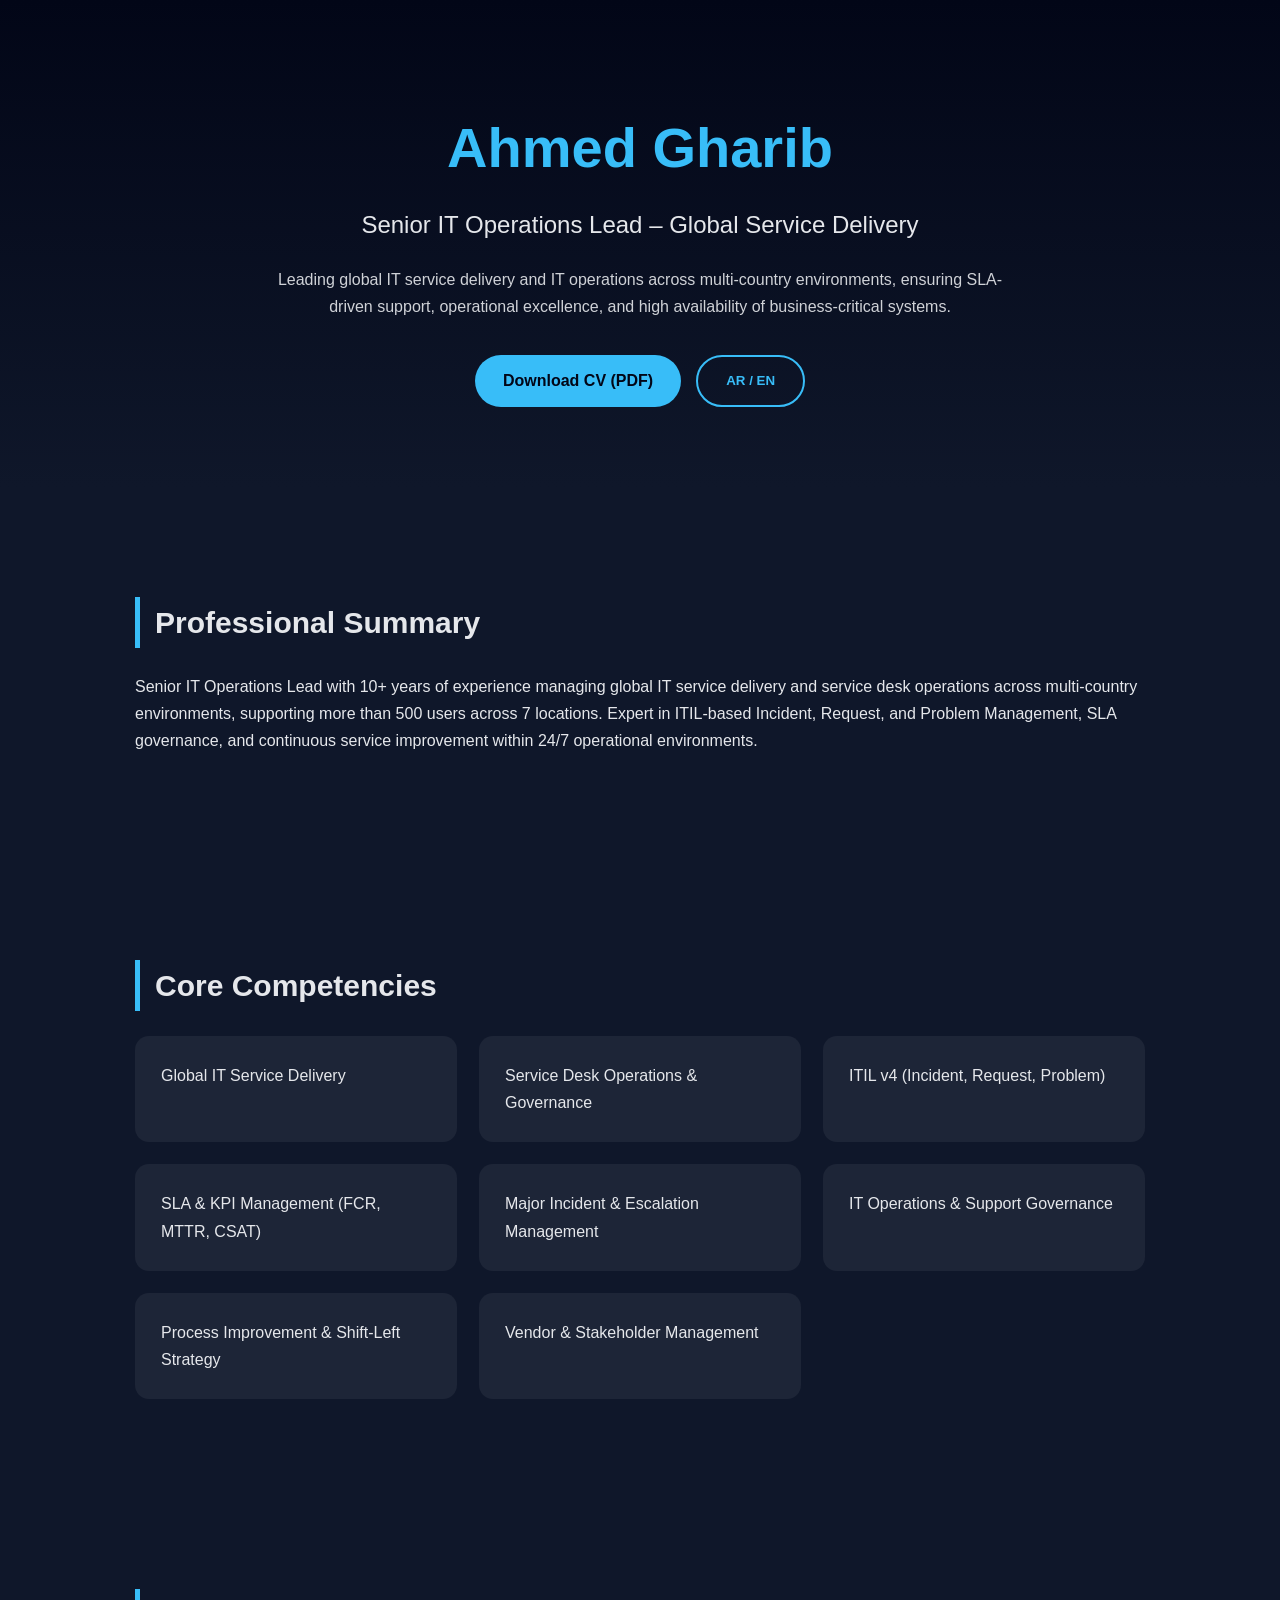
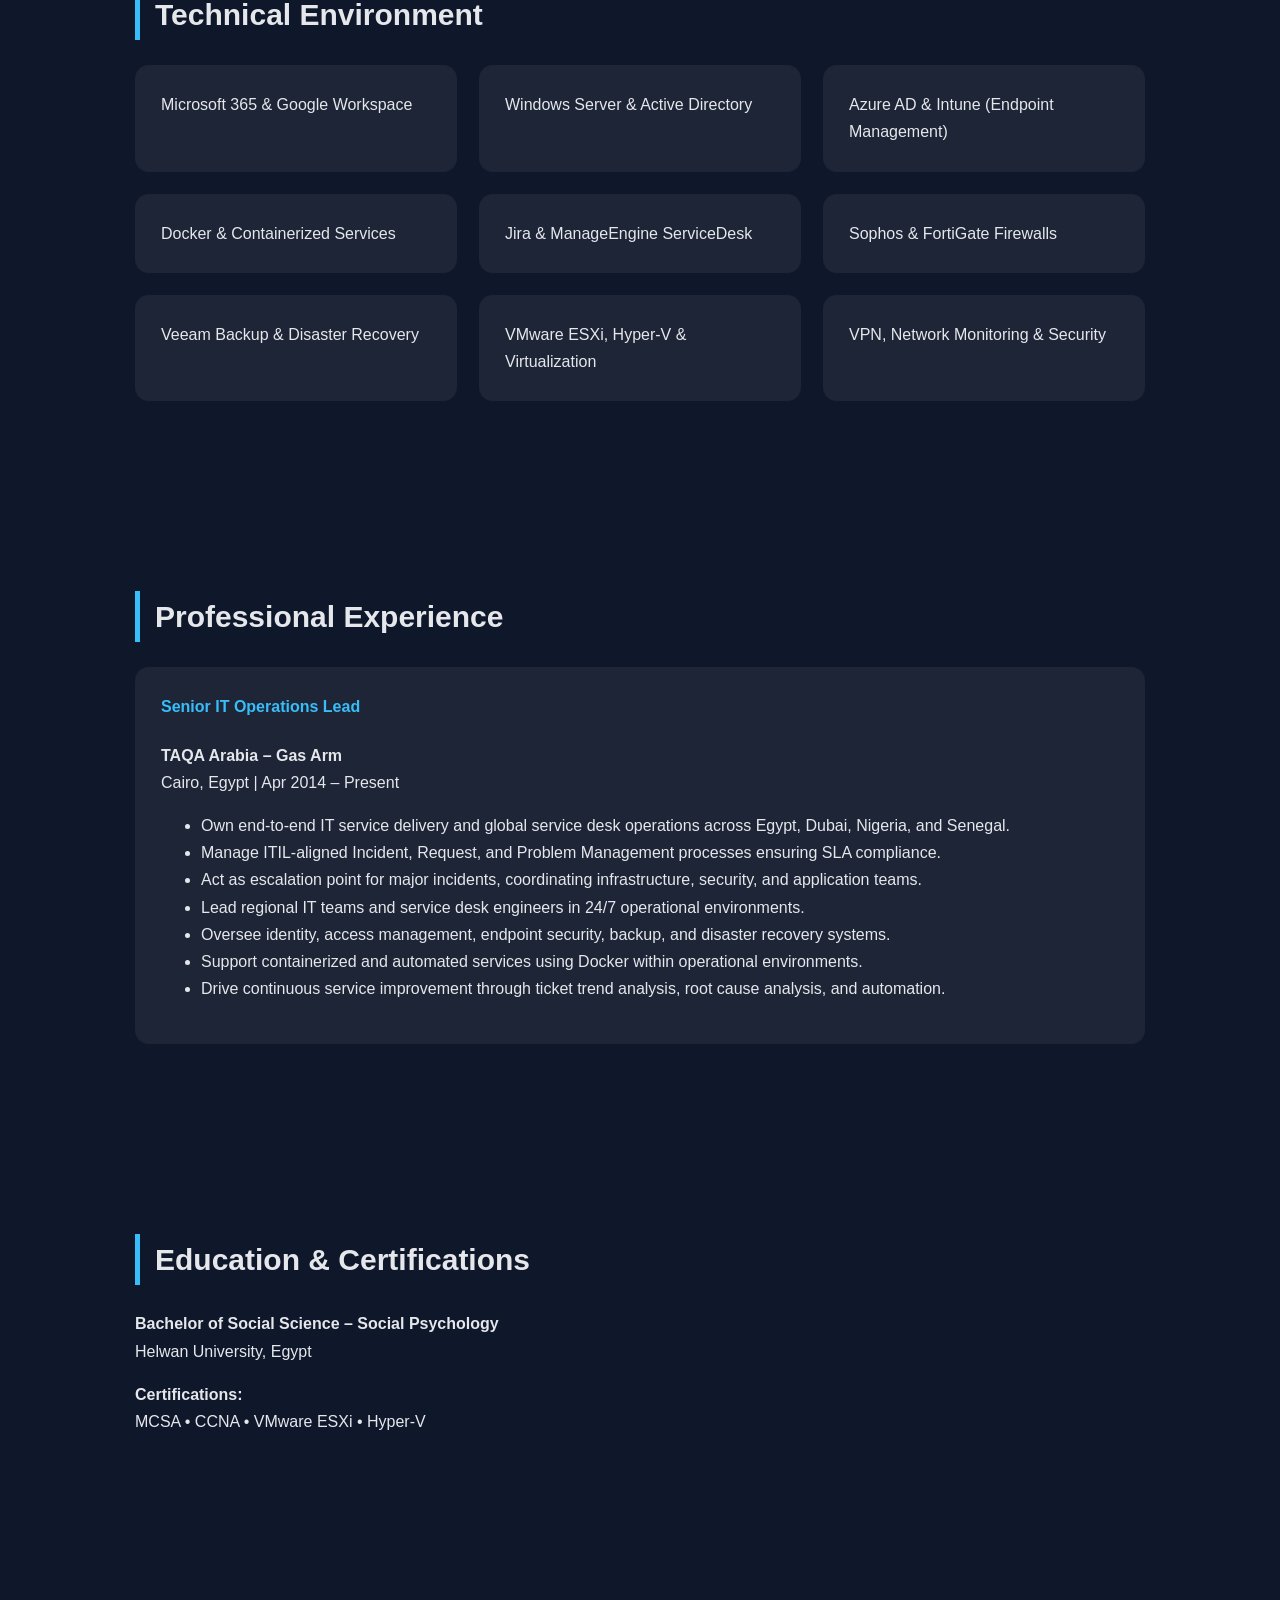
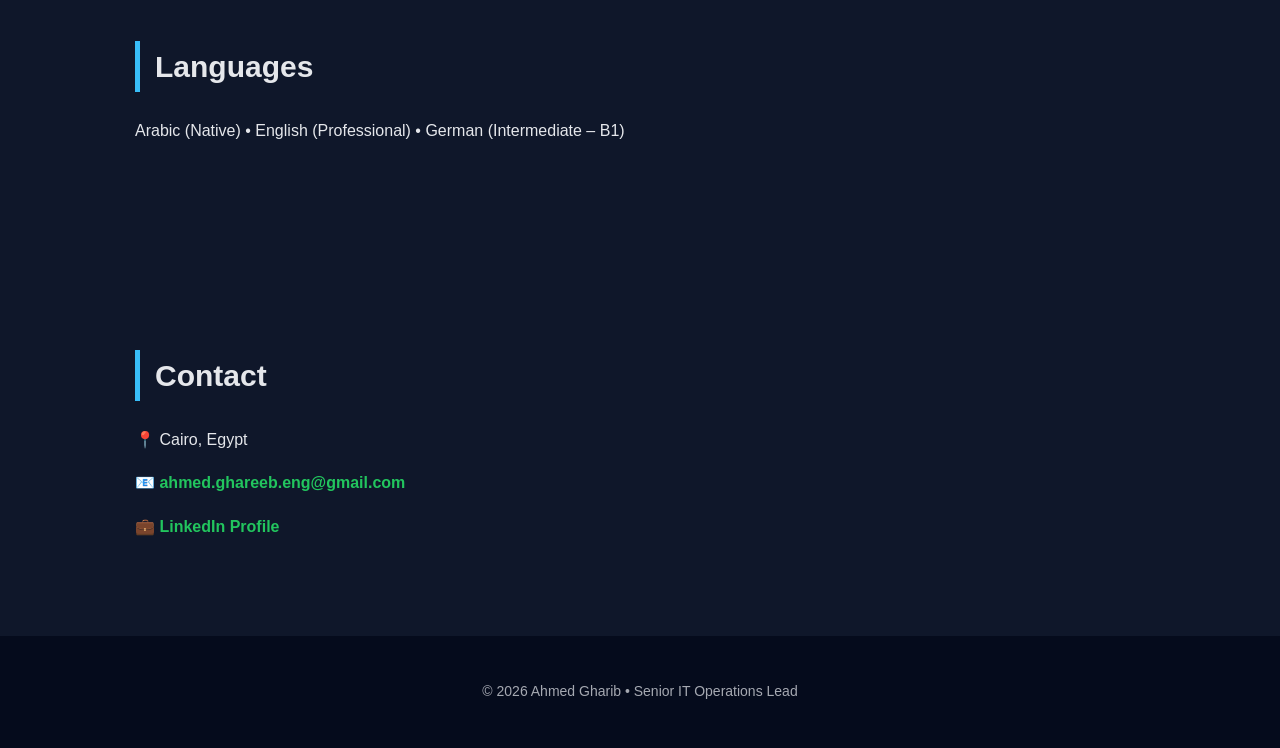
==== index.html @ d29960e0 "ana shatora 2" ====
<!DOCTYPE html>
<html lang="en">

<head>
  <meta charset="UTF-8">
  <title>Ahmed Gharib | Senior IT Operations Lead</title>
  <meta name="viewport" content="width=device-width, initial-scale=1.0">
  <link rel="stylesheet" href="style.css">
</head>

<body>

  <!-- HERO -->
  <section class="hero">
    <h1>Ahmed Gharib</h1>

    <h2 data-en>Senior IT Operations Lead – Global Service Delivery</h2>
    <h2 data-ar style="display:none">قائد عمليات تكنولوجيا المعلومات – تقديم الخدمات العالمية</h2>

    <p data-en>
      Leading global IT service delivery and IT operations across multi-country environments,
      ensuring SLA-driven support, operational excellence, and high availability of
      business-critical systems.
    </p>

    <p data-ar style="display:none">
      قيادة عمليات تكنولوجيا المعلومات وتقديم الخدمات التقنية عبر بيئات متعددة الدول،
      مع ضمان الالتزام باتفاقيات مستوى الخدمة، واستمرارية الأنظمة الحيوية للأعمال.
    </p>

    <div class="actions">
      <a href="AhmedGharib.pdf" class="btn" download>Download CV (PDF)</a>
      <button class="btn secondary" onclick="toggleLang()">AR / EN</button>
    </div>
  </section>

  <!-- SUMMARY -->
  <section class="section">
    <h3 data-en>Professional Summary</h3>
    <h3 data-ar style="display:none">الملخص المهني</h3>

    <p data-en>
      Senior IT Operations Lead with 10+ years of experience managing global IT service
      delivery and service desk operations across multi-country environments, supporting
      more than 500 users across 7 locations. Expert in ITIL-based Incident, Request, and
      Problem Management, SLA governance, and continuous service improvement within
      24/7 operational environments.
    </p>

    <p data-ar style="display:none">
      قائد عمليات تكنولوجيا معلومات بخبرة تزيد عن 10 سنوات في إدارة تقديم خدمات تكنولوجيا
      المعلومات ومكاتب الدعم الفني عبر بيئات متعددة الدول، ودعم أكثر من 500 مستخدم
      في 7 مواقع، مع خبرة عميقة في ITIL وإدارة الحوادث والطلبات والمشكلات.
    </p>
  </section>

  <!-- CORE COMPETENCIES -->
  <section class="section">
    <h3 data-en>Core Competencies</h3>
    <h3 data-ar style="display:none">المهارات الأساسية</h3>

    <div class="grid">
      <div class="card">Global IT Service Delivery</div>
      <div class="card">Service Desk Operations & Governance</div>
      <div class="card">ITIL v4 (Incident, Request, Problem)</div>
      <div class="card">SLA & KPI Management (FCR, MTTR, CSAT)</div>
      <div class="card">Major Incident & Escalation Management</div>
      <div class="card">IT Operations & Support Governance</div>
      <div class="card">Process Improvement & Shift-Left Strategy</div>
      <div class="card">Vendor & Stakeholder Management</div>
    </div>
  </section>

  <!-- TECHNICAL ENVIRONMENT -->
  <section class="section">
    <h3 data-en>Technical Environment</h3>
    <h3 data-ar style="display:none">البيئة التقنية</h3>

    <div class="grid">
      <div class="card">Microsoft 365 & Google Workspace</div>
      <div class="card">Windows Server & Active Directory</div>
      <div class="card">Azure AD & Intune (Endpoint Management)</div>
      <div class="card">Docker & Containerized Services</div>
      <div class="card">Jira & ManageEngine ServiceDesk</div>
      <div class="card">Sophos & FortiGate Firewalls</div>
      <div class="card">Veeam Backup & Disaster Recovery</div>
      <div class="card">VMware ESXi, Hyper-V & Virtualization</div>
      <div class="card">VPN, Network Monitoring & Security</div>
    </div>
  </section>

  <!-- EXPERIENCE -->
  <section class="section">
    <h3 data-en>Professional Experience</h3>
    <h3 data-ar style="display:none">الخبرة العملية</h3>

    <div class="card project">
      <h4>Senior IT Operations Lead</h4>
      <p><strong>TAQA Arabia – Gas Arm</strong><br>
        Cairo, Egypt | Apr 2014 – Present</p>

      <ul data-en>
        <li>Own end-to-end IT service delivery and global service desk operations across Egypt, Dubai, Nigeria, and
          Senegal.</li>
        <li>Manage ITIL-aligned Incident, Request, and Problem Management processes ensuring SLA compliance.</li>
        <li>Act as escalation point for major incidents, coordinating infrastructure, security, and application teams.
        </li>
        <li>Lead regional IT teams and service desk engineers in 24/7 operational environments.</li>
        <li>Oversee identity, access management, endpoint security, backup, and disaster recovery systems.</li>
        <li>Support containerized and automated services using Docker within operational environments.</li>
        <li>Drive continuous service improvement through ticket trend analysis, root cause analysis, and automation.
        </li>
      </ul>

      <ul data-ar style="display:none">
        <li>إدارة تقديم خدمات تكنولوجيا المعلومات ومكاتب الدعم الفني عبر مصر ودبي ونيجيريا والسنغال.</li>
        <li>تطبيق عمليات ITIL لإدارة الحوادث والطلبات والمشكلات وضمان الالتزام باتفاقيات مستوى الخدمة.</li>
        <li>العمل كنقطة تصعيد للحوادث الكبرى والتنسيق بين فرق البنية التحتية والأمن والتطبيقات.</li>
        <li>قيادة فرق تقنية إقليمية تعمل في بيئات تشغيل على مدار الساعة.</li>
        <li>الإشراف على أنظمة الهوية والصلاحيات وأمن الأجهزة والنسخ الاحتياطي والتعافي من الكوارث.</li>
        <li>دعم الخدمات المؤتمتة والمبنية على الحاويات باستخدام Docker.</li>
      </ul>
    </div>
  </section>

  <!-- EDUCATION & CERTIFICATIONS -->
  <section class="section">
    <h3 data-en>Education & Certifications</h3>
    <h3 data-ar style="display:none">التعليم والشهادات</h3>

    <p>
      <strong>Bachelor of Social Science – Social Psychology</strong><br>
      Helwan University, Egypt
    </p>

    <p>
      <strong>Certifications:</strong><br>
      MCSA • CCNA • VMware ESXi • Hyper-V
    </p>
  </section>

  <!-- LANGUAGES -->
  <section class="section">
    <h3 data-en>Languages</h3>
    <h3 data-ar style="display:none">اللغات</h3>

    <p>
      Arabic (Native) • English (Professional) • German (Intermediate – B1)
    </p>
  </section>

  <!-- CONTACT -->
  <section class="section contact">
    <h3 data-en>Contact</h3>
    <h3 data-ar style="display:none">التواصل</h3>

    <p>📍 Cairo, Egypt</p>
    <p>📧 <a href="mailto:ahmed.ghareeb.eng@gmail.com">ahmed.ghareeb.eng@gmail.com</a></p>
    <p>💼 <a href="https://www.linkedin.com/in/ahmedgharibeng/" target="_blank">LinkedIn Profile</a></p>
  </section>

  <footer>
    <p>© 2026 Ahmed Gharib • Senior IT Operations Lead</p>
  </footer>

  <script src="script.js"></script>
</body>

</html>
---- style.css ----
* {
  box-sizing: border-box;
}

body {
  margin: 0;
  font-family: "Segoe UI", Tahoma, sans-serif;
  background: #0f172a;
  color: #e5e7eb;
  line-height: 1.7;
}

/* HERO */
.hero {
  text-align: center;
  padding: 100px 20px 80px;
  background: linear-gradient(180deg, #020617, #0f172a);
}

.hero h1 {
  font-size: 56px;
  margin: 0;
  color: #38bdf8;
}

.hero h2 {
  font-weight: 400;
  margin: 10px 0;
}

.hero p {
  max-width: 750px;
  margin: 20px auto 0;
  opacity: 0.9;
}

/* ACTIONS */
.actions {
  margin-top: 35px;
  display: flex;
  gap: 15px;
  justify-content: center;
  flex-wrap: wrap;
}

.btn {
  padding: 12px 28px;
  border-radius: 30px;
  background: #38bdf8;
  color: #020617;
  text-decoration: none;
  font-weight: 600;
  border: none;
  cursor: pointer;
}

.btn.secondary {
  background: transparent;
  color: #38bdf8;
  border: 2px solid #38bdf8;
}

/* SECTIONS */
.section {
  max-width: 1050px;
  margin: auto;
  padding: 80px 20px;
  animation: fadeUp 0.7s ease;
}

h3 {
  font-size: 30px;
  margin-bottom: 25px;
  border-left: 5px solid #38bdf8;
  padding-left: 15px;
}

/* GRID & CARDS */
.grid {
  display: grid;
  grid-template-columns: repeat(auto-fit, minmax(240px, 1fr));
  gap: 22px;
}

.card {
  background: rgba(255, 255, 255, 0.06);
  padding: 26px;
  border-radius: 14px;
  transition:
    transform 0.3s ease,
    box-shadow 0.3s ease;
}

.card:hover {
  transform: translateY(-6px);
  box-shadow: 0 12px 30px rgba(56, 189, 248, 0.2);
}

.project h4 {
  margin-top: 0;
  color: #38bdf8;
}

/* CONTACT */
.contact a {
  color: #22c55e;
  font-weight: 600;
  text-decoration: none;
}

/* FOOTER */
footer {
  text-align: center;
  padding: 30px;
  background: #020617;
  font-size: 14px;
  opacity: 0.7;
}

/* ANIMATION */
@keyframes fadeUp {
  from {
    opacity: 0;
    transform: translateY(18px);
  }
  to {
    opacity: 1;
    transform: translateY(0);
  }
}
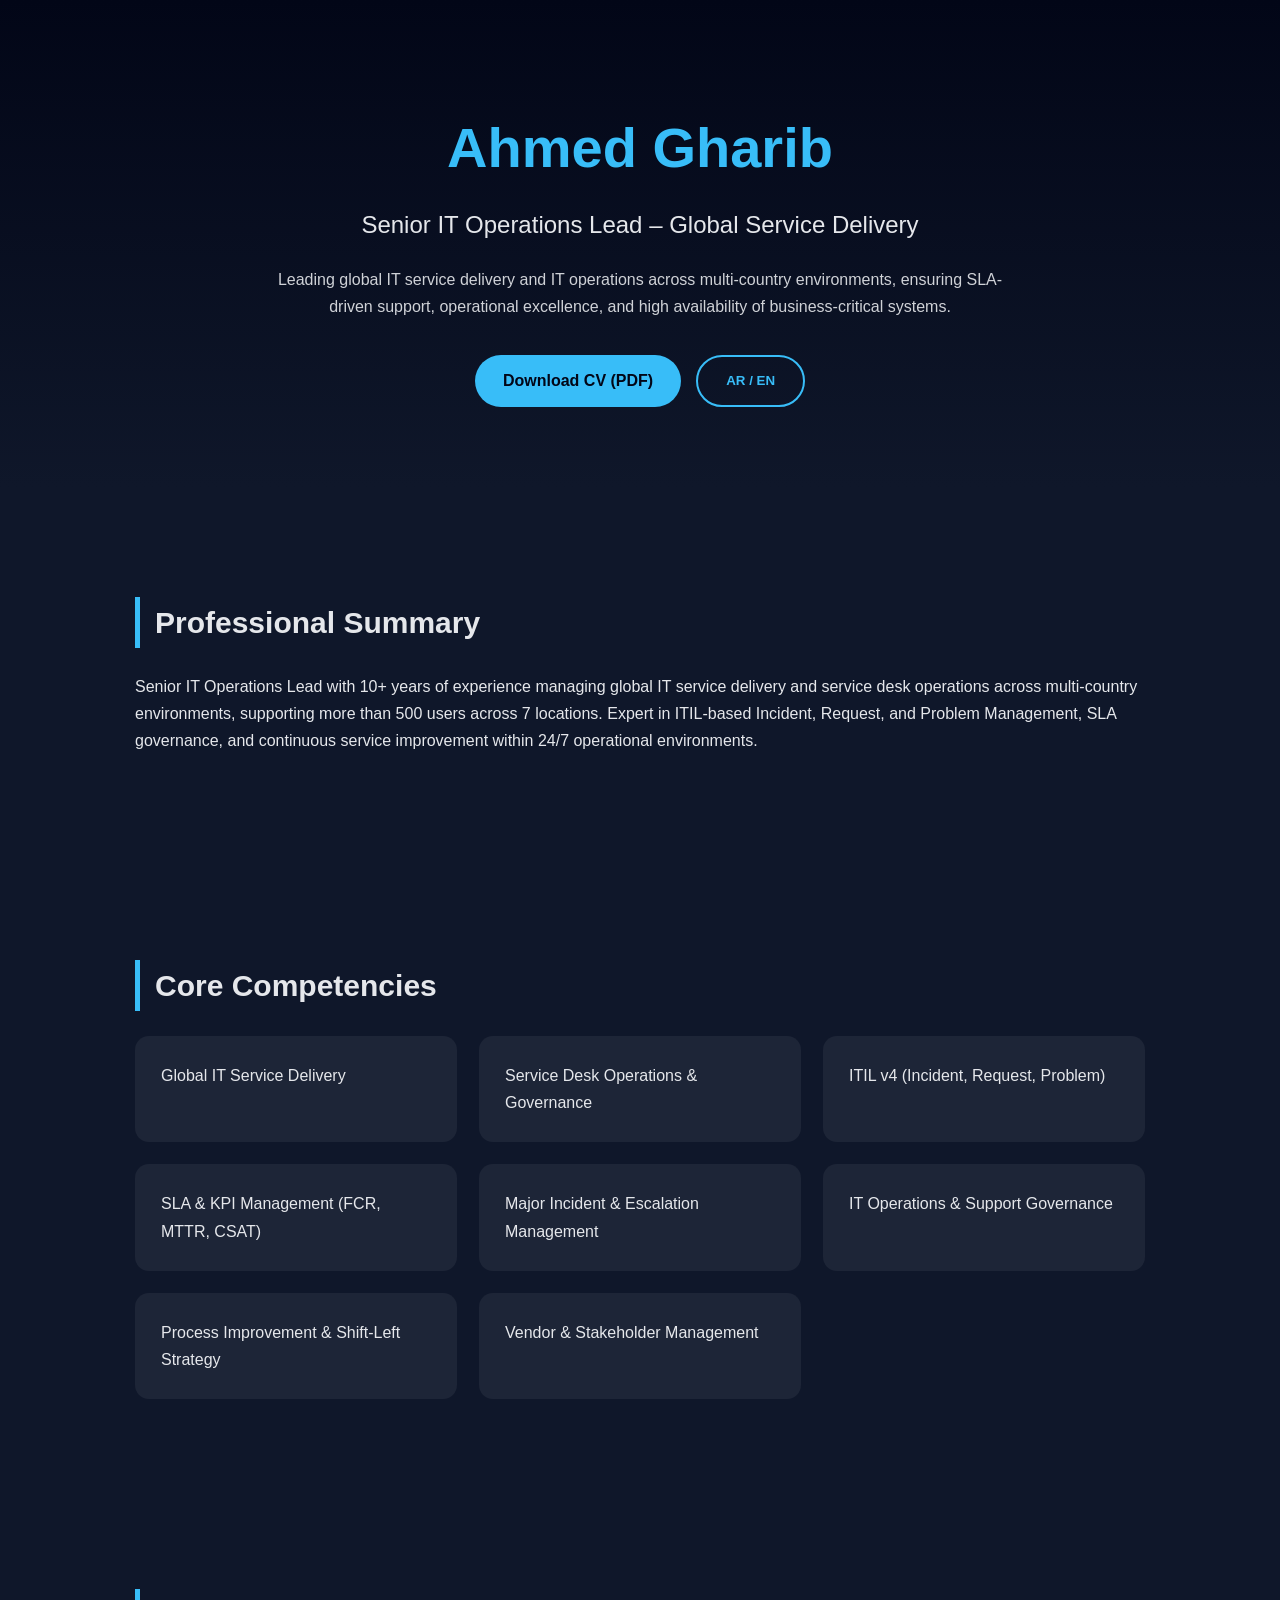
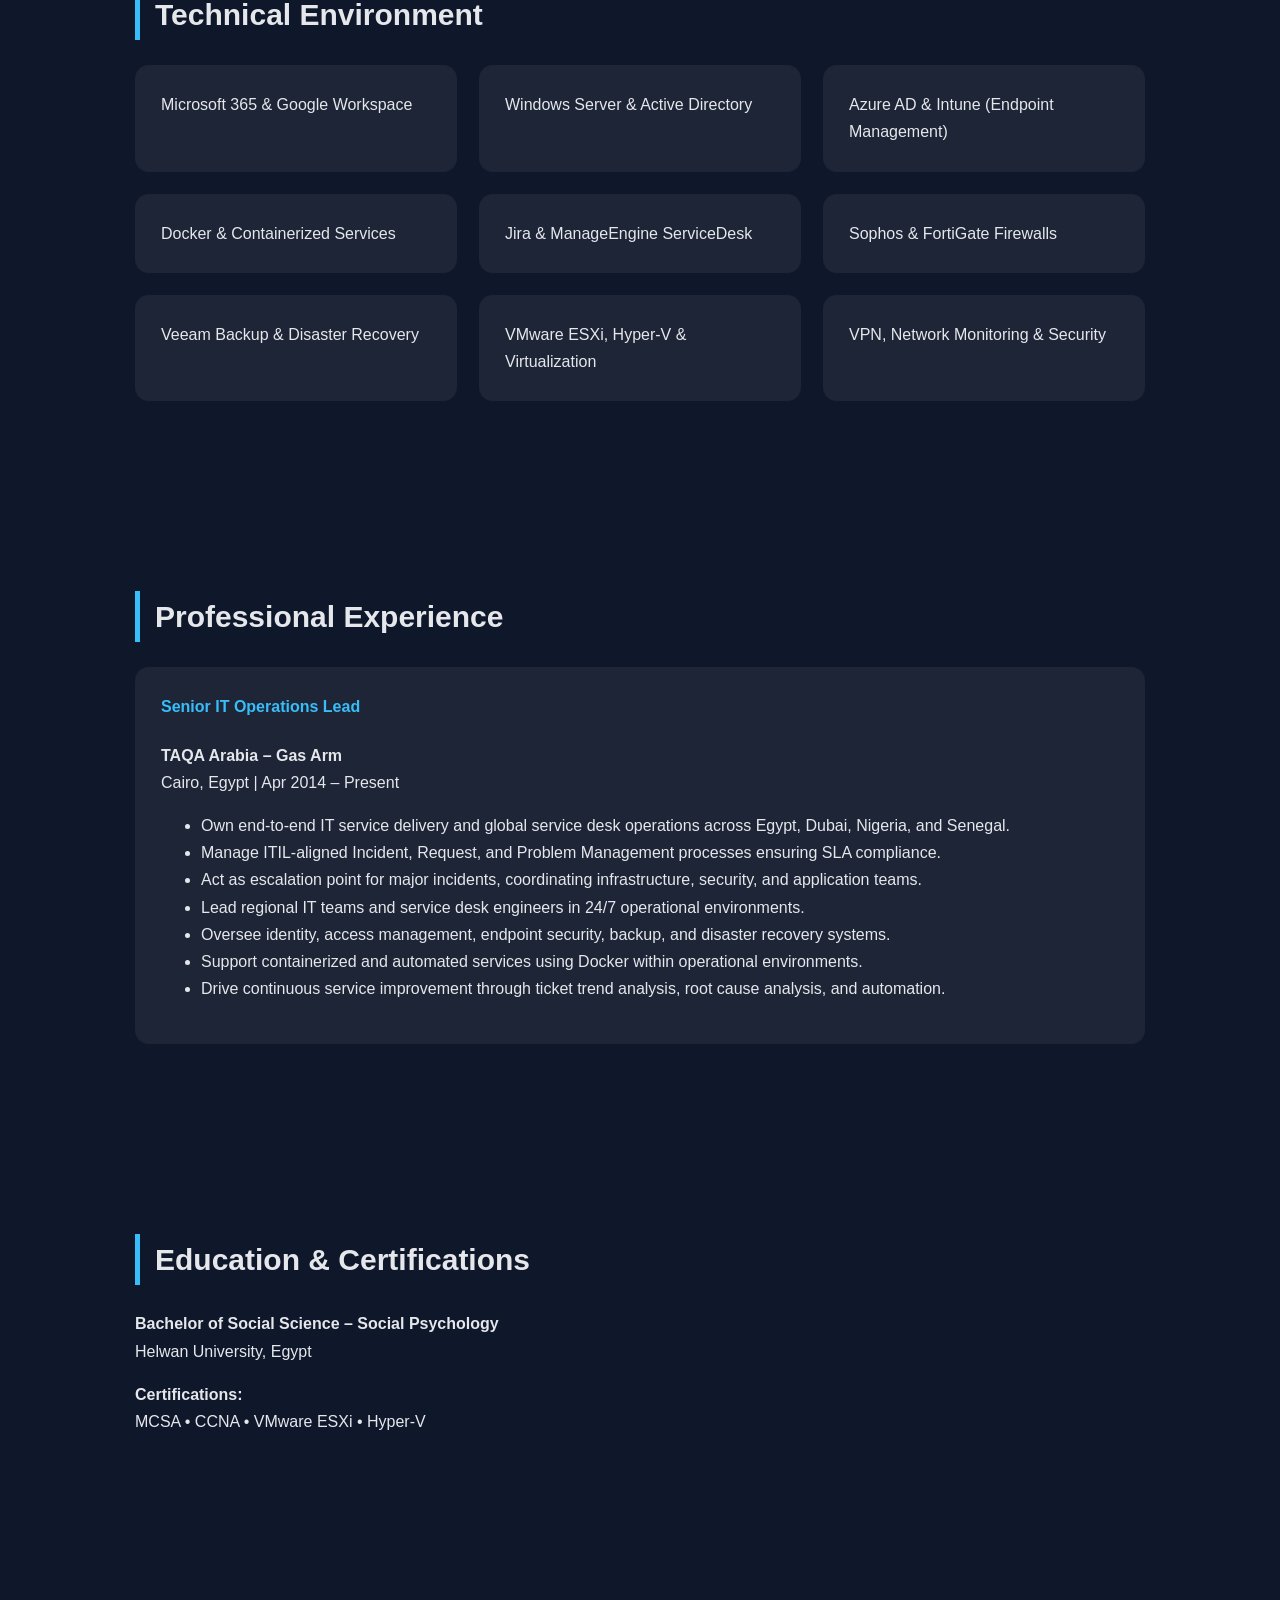
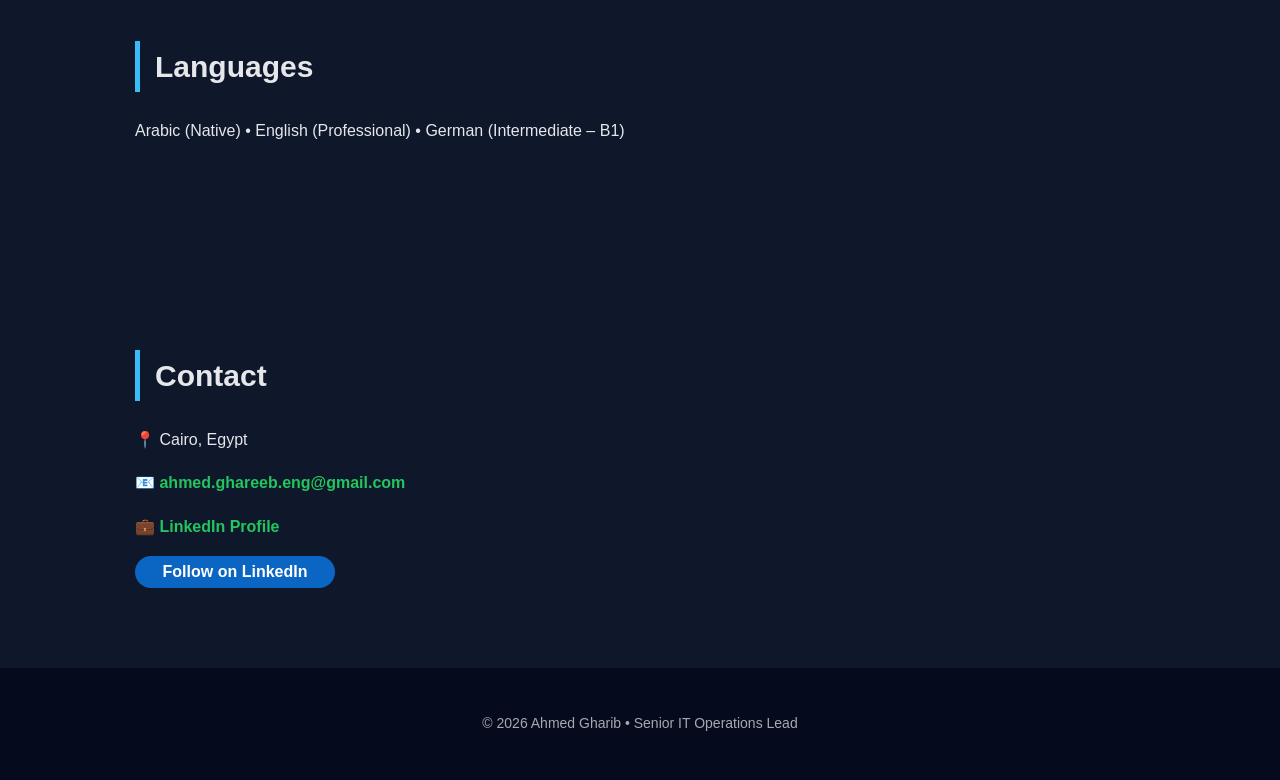
==== commit e6453098: "جرب" ====
--- a/index.html
+++ b/index.html
@@ -157,6 +157,27 @@
     <p>📍 Cairo, Egypt</p>
     <p>📧 <a href="mailto:ahmed.ghareeb.eng@gmail.com">ahmed.ghareeb.eng@gmail.com</a></p>
     <p>💼 <a href="https://www.linkedin.com/in/ahmedgharibeng/" target="_blank">LinkedIn Profile</a></p>
+
+    <style>
+      .libutton {
+        display: flex;
+        flex-direction: column;
+        justify-content: center;
+        padding: 7px;
+        text-align: center;
+        outline: none;
+        text-decoration: none !important;
+        color: #ffffff !important;
+        width: 200px;
+        height: 32px;
+        border-radius: 16px;
+        background-color: #0A66C2;
+        font-family: "SF Pro Text", Helvetica, sans-serif;
+      }
+    </style>
+    <a class="libutton"
+      href="https://www.linkedin.com/comm/mynetwork/discovery-see-all?usecase=PEOPLE_FOLLOWS&followMember=ahmedgharibeng"
+      target="_blank">Follow on LinkedIn</a>
   </section>
 
   <footer>
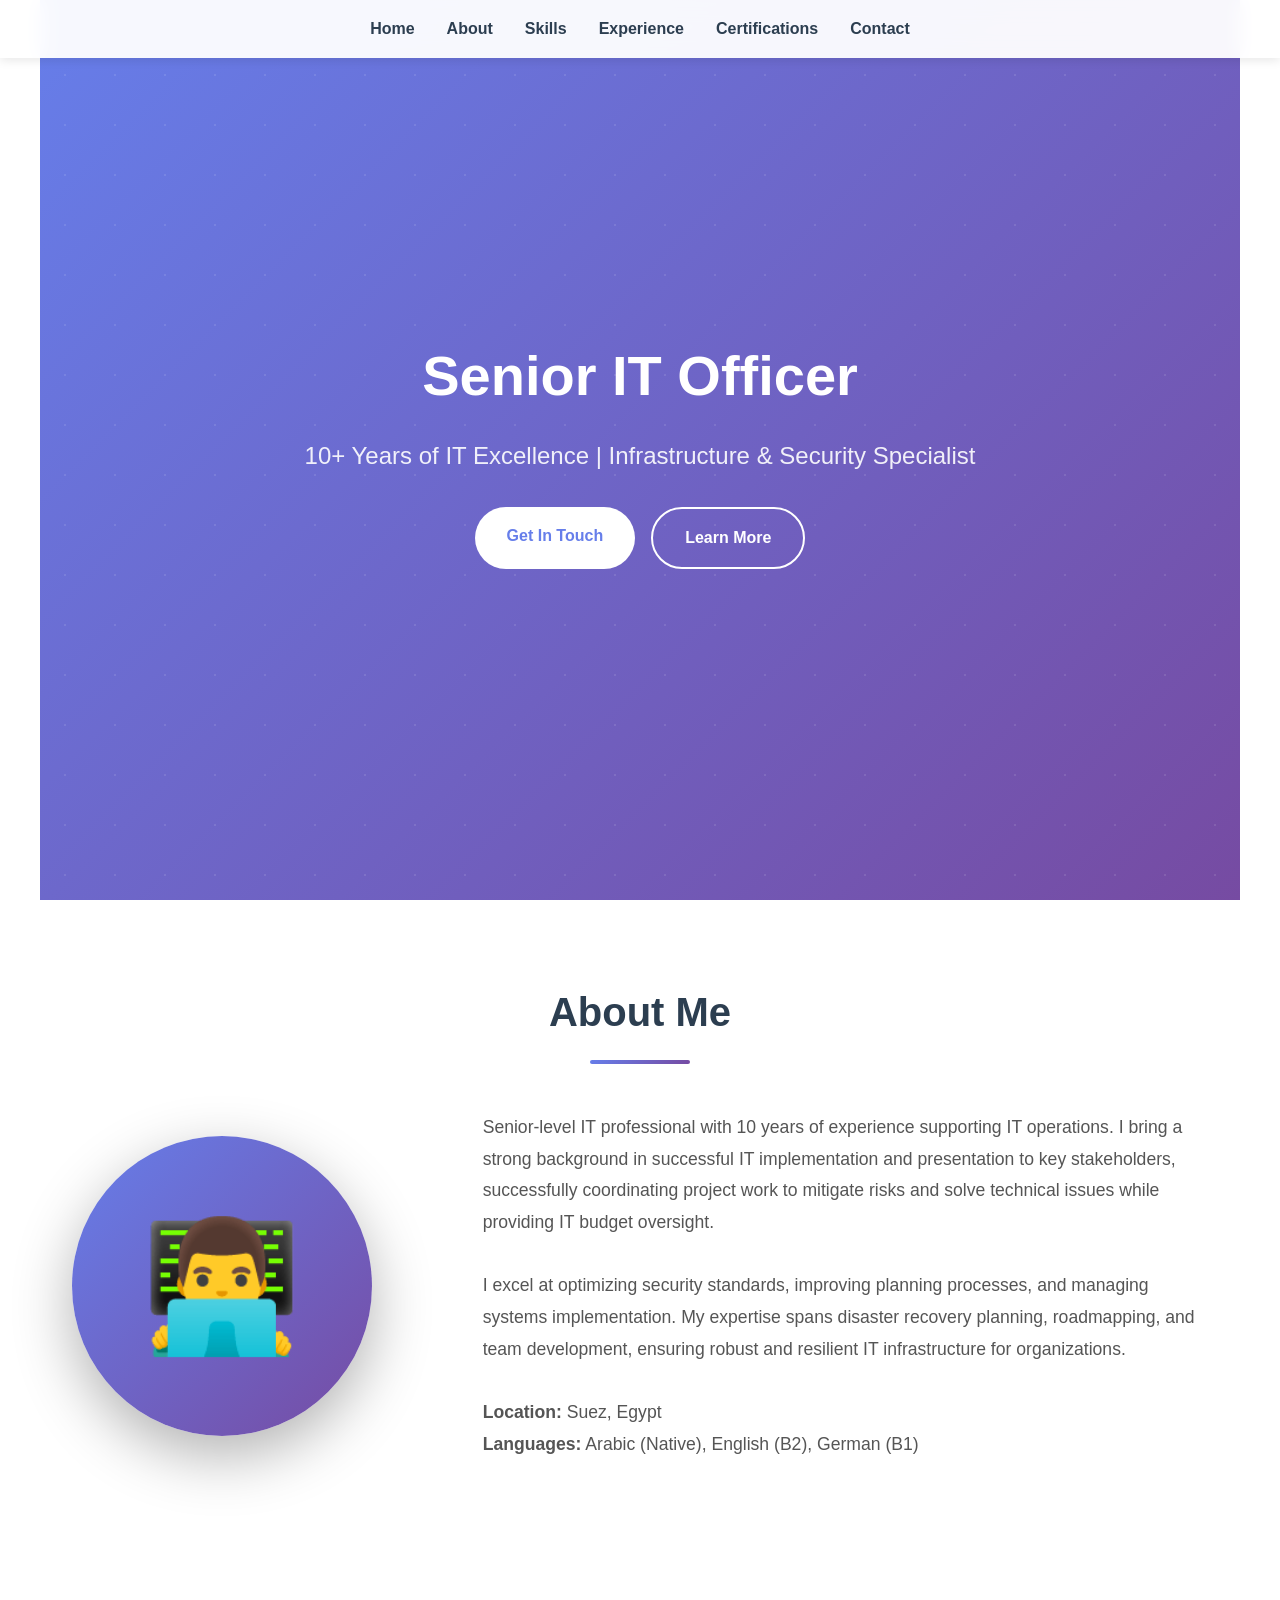
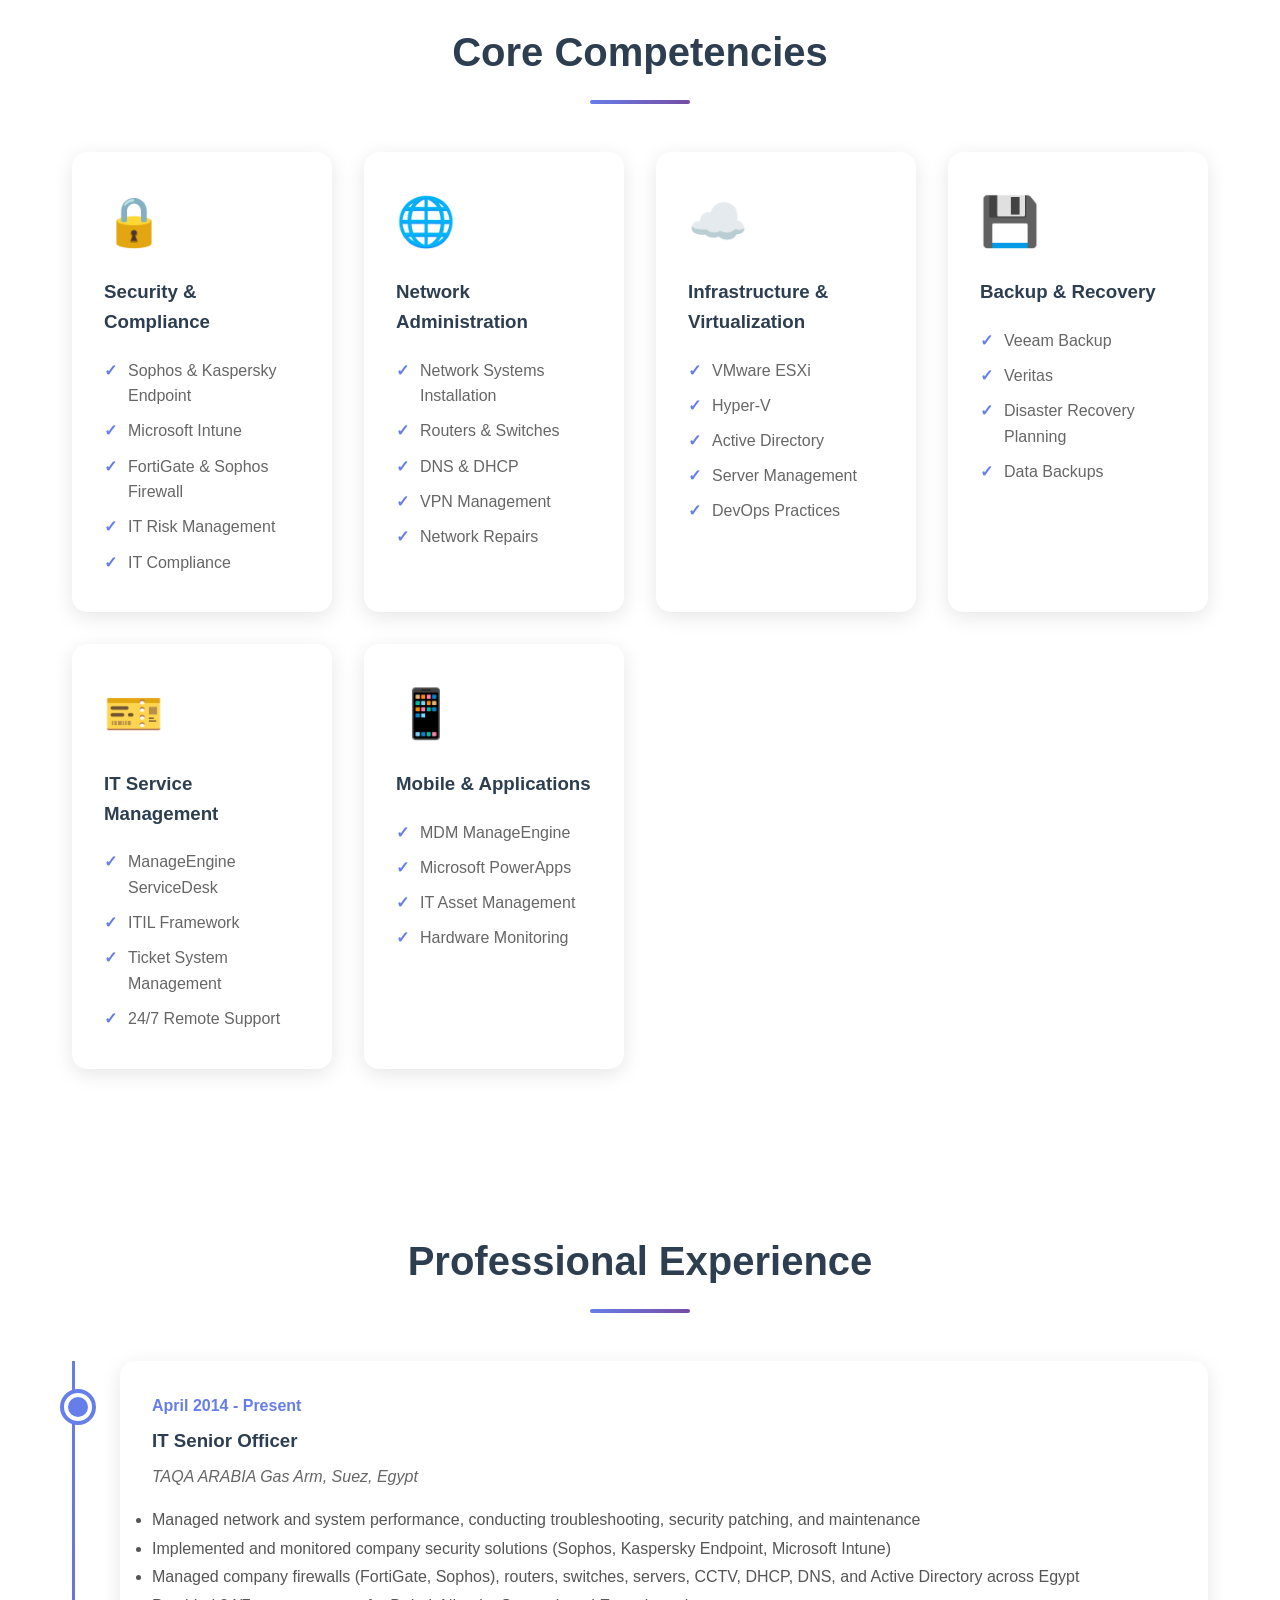
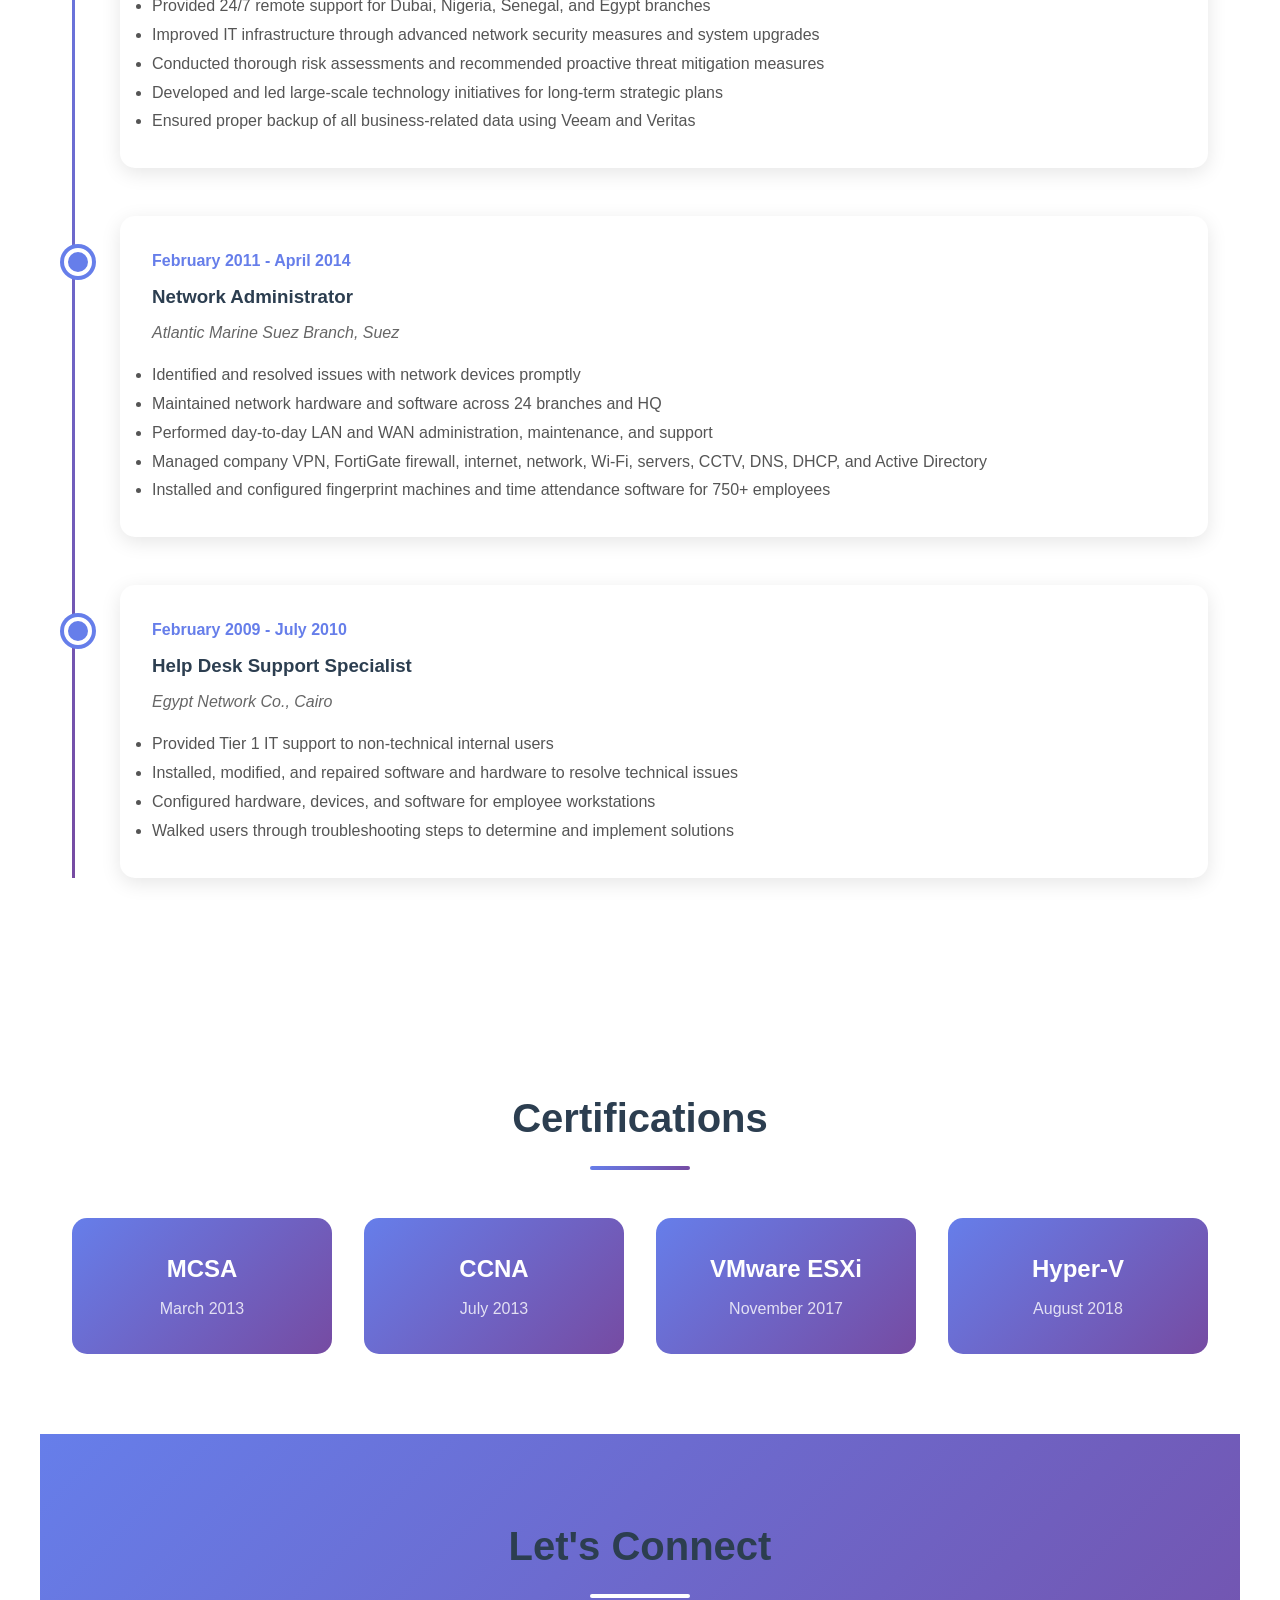
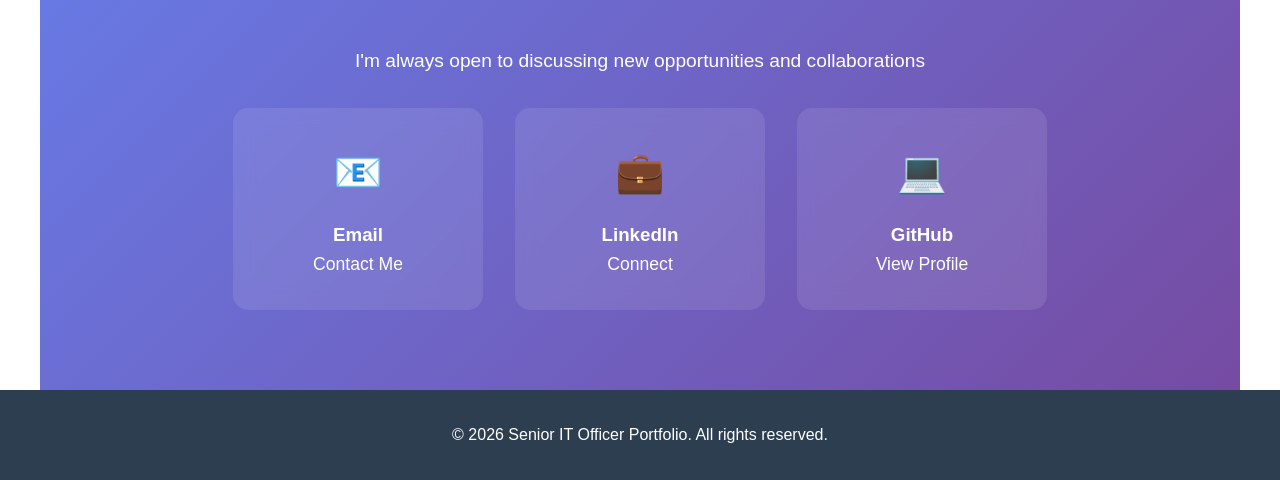
==== commit 15d4ed41: "a new one" ====
--- a/index.html
+++ b/index.html
@@ -3,188 +3,704 @@
 
 <head>
   <meta charset="UTF-8">
-  <title>Ahmed Gharib | Senior IT Operations Lead</title>
   <meta name="viewport" content="width=device-width, initial-scale=1.0">
-  <link rel="stylesheet" href="style.css">
+  <title>IT Portfolio | Senior IT Officer</title>
+  <style>
+    * {
+      margin: 0;
+      padding: 0;
+      box-sizing: border-box;
+    }
+
+    body {
+      font-family: 'Segoe UI', Tahoma, Geneva, Verdana, sans-serif;
+      line-height: 1.6;
+      color: #333;
+      overflow-x: hidden;
+    }
+
+    /* Navigation */
+    nav {
+      position: fixed;
+      width: 100%;
+      background: rgba(255, 255, 255, 0.95);
+      backdrop-filter: blur(10px);
+      padding: 1rem 0;
+      z-index: 1000;
+      box-shadow: 0 2px 10px rgba(0, 0, 0, 0.1);
+    }
+
+    nav ul {
+      display: flex;
+      justify-content: center;
+      list-style: none;
+      gap: 2rem;
+    }
+
+    nav a {
+      color: #2c3e50;
+      text-decoration: none;
+      font-weight: 600;
+      transition: color 0.3s;
+    }
+
+    nav a:hover {
+      color: #3498db;
+    }
+
+    /* Hero Section */
+    .hero {
+      height: 100vh;
+      background: linear-gradient(135deg, #667eea 0%, #764ba2 100%);
+      display: flex;
+      align-items: center;
+      justify-content: center;
+      text-align: center;
+      color: white;
+      position: relative;
+      overflow: hidden;
+    }
+
+    .hero::before {
+      content: '';
+      position: absolute;
+      width: 200%;
+      height: 200%;
+      background: radial-gradient(circle, rgba(255, 255, 255, 0.1) 1px, transparent 1px);
+      background-size: 50px 50px;
+      animation: moveBackground 20s linear infinite;
+    }
+
+    @keyframes moveBackground {
+      0% {
+        transform: translate(0, 0);
+      }
+
+      100% {
+        transform: translate(50px, 50px);
+      }
+    }
+
+    .hero-content {
+      position: relative;
+      z-index: 1;
+      animation: fadeInUp 1s ease-out;
+    }
+
+    @keyframes fadeInUp {
+      from {
+        opacity: 0;
+        transform: translateY(30px);
+      }
+
+      to {
+        opacity: 1;
+        transform: translateY(0);
+      }
+    }
+
+    .hero h1 {
+      font-size: 3.5rem;
+      margin-bottom: 1rem;
+      animation: fadeInUp 1s ease-out 0.2s backwards;
+    }
+
+    .hero .subtitle {
+      font-size: 1.5rem;
+      margin-bottom: 2rem;
+      opacity: 0.9;
+      animation: fadeInUp 1s ease-out 0.4s backwards;
+    }
+
+    .cta-buttons {
+      display: flex;
+      gap: 1rem;
+      justify-content: center;
+      animation: fadeInUp 1s ease-out 0.6s backwards;
+    }
+
+    .btn {
+      padding: 1rem 2rem;
+      border: none;
+      border-radius: 50px;
+      font-size: 1rem;
+      font-weight: 600;
+      cursor: pointer;
+      transition: all 0.3s;
+      text-decoration: none;
+      display: inline-block;
+    }
+
+    .btn-primary {
+      background: white;
+      color: #667eea;
+    }
+
+    .btn-primary:hover {
+      transform: translateY(-3px);
+      box-shadow: 0 10px 25px rgba(0, 0, 0, 0.2);
+    }
+
+    .btn-secondary {
+      background: transparent;
+      color: white;
+      border: 2px solid white;
+    }
+
+    .btn-secondary:hover {
+      background: white;
+      color: #667eea;
+    }
+
+    /* Section Styles */
+    section {
+      padding: 5rem 2rem;
+      max-width: 1200px;
+      margin: 0 auto;
+    }
+
+    h2 {
+      font-size: 2.5rem;
+      margin-bottom: 3rem;
+      text-align: center;
+      color: #2c3e50;
+      position: relative;
+    }
+
+    h2::after {
+      content: '';
+      display: block;
+      width: 100px;
+      height: 4px;
+      background: linear-gradient(135deg, #667eea 0%, #764ba2 100%);
+      margin: 1rem auto;
+      border-radius: 2px;
+    }
+
+    /* About Section */
+    .about-content {
+      display: grid;
+      grid-template-columns: 1fr 2fr;
+      gap: 3rem;
+      align-items: center;
+    }
+
+    .profile-image {
+      width: 100%;
+      max-width: 300px;
+      height: 300px;
+      border-radius: 50%;
+      background: linear-gradient(135deg, #667eea 0%, #764ba2 100%);
+      display: flex;
+      align-items: center;
+      justify-content: center;
+      font-size: 8rem;
+      color: white;
+      box-shadow: 0 20px 60px rgba(0, 0, 0, 0.3);
+      animation: float 3s ease-in-out infinite;
+    }
+
+    @keyframes float {
+
+      0%,
+      100% {
+        transform: translateY(0);
+      }
+
+      50% {
+        transform: translateY(-20px);
+      }
+    }
+
+    .about-text {
+      font-size: 1.1rem;
+      color: #555;
+      line-height: 1.8;
+    }
+
+    /* Skills Section */
+    .skills-grid {
+      display: grid;
+      grid-template-columns: repeat(auto-fit, minmax(250px, 1fr));
+      gap: 2rem;
+    }
+
+    .skill-card {
+      background: white;
+      padding: 2rem;
+      border-radius: 15px;
+      box-shadow: 0 5px 20px rgba(0, 0, 0, 0.1);
+      transition: all 0.3s;
+      cursor: pointer;
+    }
+
+    .skill-card:hover {
+      transform: translateY(-10px);
+      box-shadow: 0 15px 40px rgba(0, 0, 0, 0.2);
+    }
+
+    .skill-icon {
+      font-size: 3rem;
+      margin-bottom: 1rem;
+    }
+
+    .skill-card h3 {
+      color: #2c3e50;
+      margin-bottom: 1rem;
+    }
+
+    .skill-card ul {
+      list-style: none;
+      color: #666;
+    }
+
+    .skill-card li {
+      padding: 0.3rem 0;
+      padding-left: 1.5rem;
+      position: relative;
+    }
+
+    .skill-card li::before {
+      content: '✓';
+      position: absolute;
+      left: 0;
+      color: #667eea;
+      font-weight: bold;
+    }
+
+    /* Experience Section */
+    .timeline {
+      position: relative;
+      padding-left: 3rem;
+    }
+
+    .timeline::before {
+      content: '';
+      position: absolute;
+      left: 0;
+      top: 0;
+      bottom: 0;
+      width: 3px;
+      background: linear-gradient(180deg, #667eea 0%, #764ba2 100%);
+    }
+
+    .timeline-item {
+      position: relative;
+      margin-bottom: 3rem;
+      padding: 2rem;
+      background: white;
+      border-radius: 15px;
+      box-shadow: 0 5px 20px rgba(0, 0, 0, 0.1);
+      transition: all 0.3s;
+    }
+
+    .timeline-item:hover {
+      transform: translateX(10px);
+      box-shadow: 0 10px 30px rgba(0, 0, 0, 0.2);
+    }
+
+    .timeline-item::before {
+      content: '';
+      position: absolute;
+      left: -3.5rem;
+      top: 2rem;
+      width: 20px;
+      height: 20px;
+      border-radius: 50%;
+      background: #667eea;
+      border: 4px solid white;
+      box-shadow: 0 0 0 4px #667eea;
+    }
+
+    .timeline-date {
+      color: #667eea;
+      font-weight: 600;
+      margin-bottom: 0.5rem;
+    }
+
+    .timeline-item h3 {
+      color: #2c3e50;
+      margin-bottom: 0.5rem;
+    }
+
+    .timeline-company {
+      color: #666;
+      font-style: italic;
+      margin-bottom: 1rem;
+    }
+
+    .timeline-item ul {
+      color: #555;
+      line-height: 1.8;
+    }
+
+    /* Certifications */
+    .cert-grid {
+      display: grid;
+      grid-template-columns: repeat(auto-fit, minmax(200px, 1fr));
+      gap: 2rem;
+    }
+
+    .cert-card {
+      background: linear-gradient(135deg, #667eea 0%, #764ba2 100%);
+      color: white;
+      padding: 2rem;
+      border-radius: 15px;
+      text-align: center;
+      transition: all 0.3s;
+      cursor: pointer;
+    }
+
+    .cert-card:hover {
+      transform: scale(1.05);
+      box-shadow: 0 15px 40px rgba(102, 126, 234, 0.4);
+    }
+
+    .cert-card h3 {
+      font-size: 1.5rem;
+      margin-bottom: 0.5rem;
+    }
+
+    .cert-year {
+      opacity: 0.8;
+    }
+
+    /* Contact Section */
+    #contact {
+      background: linear-gradient(135deg, #667eea 0%, #764ba2 100%);
+      color: white;
+      text-align: center;
+      padding: 5rem 2rem;
+    }
+
+    #contact h2::after {
+      background: white;
+    }
+
+    .contact-links {
+      display: flex;
+      justify-content: center;
+      gap: 2rem;
+      margin-top: 2rem;
+      flex-wrap: wrap;
+    }
+
+    .contact-card {
+      background: rgba(255, 255, 255, 0.1);
+      backdrop-filter: blur(10px);
+      padding: 2rem;
+      border-radius: 15px;
+      min-width: 250px;
+      transition: all 0.3s;
+    }
+
+    .contact-card:hover {
+      background: rgba(255, 255, 255, 0.2);
+      transform: translateY(-5px);
+    }
+
+    .contact-icon {
+      font-size: 2.5rem;
+      margin-bottom: 1rem;
+    }
+
+    .contact-card a {
+      color: white;
+      text-decoration: none;
+      font-size: 1.1rem;
+    }
+
+    /* Footer */
+    footer {
+      background: #2c3e50;
+      color: white;
+      text-align: center;
+      padding: 2rem;
+    }
+
+    /* Animations */
+    .fade-in {
+      opacity: 0;
+      animation: fadeIn 1s ease-out forwards;
+    }
+
+    @keyframes fadeIn {
+      to {
+        opacity: 1;
+      }
+    }
+
+    /* Responsive */
+    @media (max-width: 768px) {
+      .hero h1 {
+        font-size: 2rem;
+      }
+
+      .hero .subtitle {
+        font-size: 1rem;
+      }
+
+      .about-content {
+        grid-template-columns: 1fr;
+        text-align: center;
+      }
+
+      .profile-image {
+        margin: 0 auto;
+      }
+
+      .timeline {
+        padding-left: 2rem;
+      }
+
+      nav ul {
+        flex-wrap: wrap;
+        gap: 1rem;
+      }
+    }
+  </style>
 </head>
 
 <body>
-
-  <!-- HERO -->
-  <section class="hero">
-    <h1>Ahmed Gharib</h1>
-
-    <h2 data-en>Senior IT Operations Lead – Global Service Delivery</h2>
-    <h2 data-ar style="display:none">قائد عمليات تكنولوجيا المعلومات – تقديم الخدمات العالمية</h2>
-
-    <p data-en>
-      Leading global IT service delivery and IT operations across multi-country environments,
-      ensuring SLA-driven support, operational excellence, and high availability of
-      business-critical systems.
-    </p>
-
-    <p data-ar style="display:none">
-      قيادة عمليات تكنولوجيا المعلومات وتقديم الخدمات التقنية عبر بيئات متعددة الدول،
-      مع ضمان الالتزام باتفاقيات مستوى الخدمة، واستمرارية الأنظمة الحيوية للأعمال.
-    </p>
-
-    <div class="actions">
-      <a href="AhmedGharib.pdf" class="btn" download>Download CV (PDF)</a>
-      <button class="btn secondary" onclick="toggleLang()">AR / EN</button>
+  <nav>
+    <ul>
+      <li><a href="#home">Home</a></li>
+      <li><a href="#about">About</a></li>
+      <li><a href="#skills">Skills</a></li>
+      <li><a href="#experience">Experience</a></li>
+      <li><a href="#certifications">Certifications</a></li>
+      <li><a href="#contact">Contact</a></li>
+    </ul>
+  </nav>
+
+  <section id="home" class="hero">
+    <div class="hero-content">
+      <h1>Senior IT Officer</h1>
+      <p class="subtitle">10+ Years of IT Excellence | Infrastructure & Security Specialist</p>
+      <div class="cta-buttons">
+        <a href="#contact" class="btn btn-primary">Get In Touch</a>
+        <a href="#about" class="btn btn-secondary">Learn More</a>
+      </div>
     </div>
   </section>
 
-  <!-- SUMMARY -->
-  <section class="section">
-    <h3 data-en>Professional Summary</h3>
-    <h3 data-ar style="display:none">الملخص المهني</h3>
-
-    <p data-en>
-      Senior IT Operations Lead with 10+ years of experience managing global IT service
-      delivery and service desk operations across multi-country environments, supporting
-      more than 500 users across 7 locations. Expert in ITIL-based Incident, Request, and
-      Problem Management, SLA governance, and continuous service improvement within
-      24/7 operational environments.
-    </p>
-
-    <p data-ar style="display:none">
-      قائد عمليات تكنولوجيا معلومات بخبرة تزيد عن 10 سنوات في إدارة تقديم خدمات تكنولوجيا
-      المعلومات ومكاتب الدعم الفني عبر بيئات متعددة الدول، ودعم أكثر من 500 مستخدم
-      في 7 مواقع، مع خبرة عميقة في ITIL وإدارة الحوادث والطلبات والمشكلات.
-    </p>
-  </section>
-
-  <!-- CORE COMPETENCIES -->
-  <section class="section">
-    <h3 data-en>Core Competencies</h3>
-    <h3 data-ar style="display:none">المهارات الأساسية</h3>
-
-    <div class="grid">
-      <div class="card">Global IT Service Delivery</div>
-      <div class="card">Service Desk Operations & Governance</div>
-      <div class="card">ITIL v4 (Incident, Request, Problem)</div>
-      <div class="card">SLA & KPI Management (FCR, MTTR, CSAT)</div>
-      <div class="card">Major Incident & Escalation Management</div>
-      <div class="card">IT Operations & Support Governance</div>
-      <div class="card">Process Improvement & Shift-Left Strategy</div>
-      <div class="card">Vendor & Stakeholder Management</div>
+  <section id="about">
+    <h2>About Me</h2>
+    <div class="about-content">
+      <div class="profile-image">👨‍💻</div>
+      <div class="about-text">
+        <p>Senior-level IT professional with 10 years of experience supporting IT operations. I bring a strong
+          background in successful IT implementation and presentation to key stakeholders, successfully coordinating
+          project work to mitigate risks and solve technical issues while providing IT budget oversight.</p>
+        <br>
+        <p>I excel at optimizing security standards, improving planning processes, and managing systems implementation.
+          My expertise spans disaster recovery planning, roadmapping, and team development, ensuring robust and
+          resilient IT infrastructure for organizations.</p>
+        <br>
+        <p><strong>Location:</strong> Suez, Egypt</p>
+        <p><strong>Languages:</strong> Arabic (Native), English (B2), German (B1)</p>
+      </div>
     </div>
   </section>
 
-  <!-- TECHNICAL ENVIRONMENT -->
-  <section class="section">
-    <h3 data-en>Technical Environment</h3>
-    <h3 data-ar style="display:none">البيئة التقنية</h3>
-
-    <div class="grid">
-      <div class="card">Microsoft 365 & Google Workspace</div>
-      <div class="card">Windows Server & Active Directory</div>
-      <div class="card">Azure AD & Intune (Endpoint Management)</div>
-      <div class="card">Docker & Containerized Services</div>
-      <div class="card">Jira & ManageEngine ServiceDesk</div>
-      <div class="card">Sophos & FortiGate Firewalls</div>
-      <div class="card">Veeam Backup & Disaster Recovery</div>
-      <div class="card">VMware ESXi, Hyper-V & Virtualization</div>
-      <div class="card">VPN, Network Monitoring & Security</div>
+  <section id="skills">
+    <h2>Core Competencies</h2>
+    <div class="skills-grid">
+      <div class="skill-card">
+        <div class="skill-icon">🔒</div>
+        <h3>Security & Compliance</h3>
+        <ul>
+          <li>Sophos & Kaspersky Endpoint</li>
+          <li>Microsoft Intune</li>
+          <li>FortiGate & Sophos Firewall</li>
+          <li>IT Risk Management</li>
+          <li>IT Compliance</li>
+        </ul>
+      </div>
+      <div class="skill-card">
+        <div class="skill-icon">🌐</div>
+        <h3>Network Administration</h3>
+        <ul>
+          <li>Network Systems Installation</li>
+          <li>Routers & Switches</li>
+          <li>DNS & DHCP</li>
+          <li>VPN Management</li>
+          <li>Network Repairs</li>
+        </ul>
+      </div>
+      <div class="skill-card">
+        <div class="skill-icon">☁️</div>
+        <h3>Infrastructure & Virtualization</h3>
+        <ul>
+          <li>VMware ESXi</li>
+          <li>Hyper-V</li>
+          <li>Active Directory</li>
+          <li>Server Management</li>
+          <li>DevOps Practices</li>
+        </ul>
+      </div>
+      <div class="skill-card">
+        <div class="skill-icon">💾</div>
+        <h3>Backup & Recovery</h3>
+        <ul>
+          <li>Veeam Backup</li>
+          <li>Veritas</li>
+          <li>Disaster Recovery Planning</li>
+          <li>Data Backups</li>
+        </ul>
+      </div>
+      <div class="skill-card">
+        <div class="skill-icon">🎫</div>
+        <h3>IT Service Management</h3>
+        <ul>
+          <li>ManageEngine ServiceDesk</li>
+          <li>ITIL Framework</li>
+          <li>Ticket System Management</li>
+          <li>24/7 Remote Support</li>
+        </ul>
+      </div>
+      <div class="skill-card">
+        <div class="skill-icon">📱</div>
+        <h3>Mobile & Applications</h3>
+        <ul>
+          <li>MDM ManageEngine</li>
+          <li>Microsoft PowerApps</li>
+          <li>IT Asset Management</li>
+          <li>Hardware Monitoring</li>
+        </ul>
+      </div>
     </div>
   </section>
 
-  <!-- EXPERIENCE -->
-  <section class="section">
-    <h3 data-en>Professional Experience</h3>
-    <h3 data-ar style="display:none">الخبرة العملية</h3>
-
-    <div class="card project">
-      <h4>Senior IT Operations Lead</h4>
-      <p><strong>TAQA Arabia – Gas Arm</strong><br>
-        Cairo, Egypt | Apr 2014 – Present</p>
-
-      <ul data-en>
-        <li>Own end-to-end IT service delivery and global service desk operations across Egypt, Dubai, Nigeria, and
-          Senegal.</li>
-        <li>Manage ITIL-aligned Incident, Request, and Problem Management processes ensuring SLA compliance.</li>
-        <li>Act as escalation point for major incidents, coordinating infrastructure, security, and application teams.
-        </li>
-        <li>Lead regional IT teams and service desk engineers in 24/7 operational environments.</li>
-        <li>Oversee identity, access management, endpoint security, backup, and disaster recovery systems.</li>
-        <li>Support containerized and automated services using Docker within operational environments.</li>
-        <li>Drive continuous service improvement through ticket trend analysis, root cause analysis, and automation.
-        </li>
-      </ul>
-
-      <ul data-ar style="display:none">
-        <li>إدارة تقديم خدمات تكنولوجيا المعلومات ومكاتب الدعم الفني عبر مصر ودبي ونيجيريا والسنغال.</li>
-        <li>تطبيق عمليات ITIL لإدارة الحوادث والطلبات والمشكلات وضمان الالتزام باتفاقيات مستوى الخدمة.</li>
-        <li>العمل كنقطة تصعيد للحوادث الكبرى والتنسيق بين فرق البنية التحتية والأمن والتطبيقات.</li>
-        <li>قيادة فرق تقنية إقليمية تعمل في بيئات تشغيل على مدار الساعة.</li>
-        <li>الإشراف على أنظمة الهوية والصلاحيات وأمن الأجهزة والنسخ الاحتياطي والتعافي من الكوارث.</li>
-        <li>دعم الخدمات المؤتمتة والمبنية على الحاويات باستخدام Docker.</li>
-      </ul>
+  <section id="experience">
+    <h2>Professional Experience</h2>
+    <div class="timeline">
+      <div class="timeline-item">
+        <div class="timeline-date">April 2014 - Present</div>
+        <h3>IT Senior Officer</h3>
+        <div class="timeline-company">TAQA ARABIA Gas Arm, Suez, Egypt</div>
+        <ul>
+          <li>Managed network and system performance, conducting troubleshooting, security patching, and maintenance
+          </li>
+          <li>Implemented and monitored company security solutions (Sophos, Kaspersky Endpoint, Microsoft Intune)</li>
+          <li>Managed company firewalls (FortiGate, Sophos), routers, switches, servers, CCTV, DHCP, DNS, and Active
+            Directory across Egypt</li>
+          <li>Provided 24/7 remote support for Dubai, Nigeria, Senegal, and Egypt branches</li>
+          <li>Improved IT infrastructure through advanced network security measures and system upgrades</li>
+          <li>Conducted thorough risk assessments and recommended proactive threat mitigation measures</li>
+          <li>Developed and led large-scale technology initiatives for long-term strategic plans</li>
+          <li>Ensured proper backup of all business-related data using Veeam and Veritas</li>
+        </ul>
+      </div>
+
+      <div class="timeline-item">
+        <div class="timeline-date">February 2011 - April 2014</div>
+        <h3>Network Administrator</h3>
+        <div class="timeline-company">Atlantic Marine Suez Branch, Suez</div>
+        <ul>
+          <li>Identified and resolved issues with network devices promptly</li>
+          <li>Maintained network hardware and software across 24 branches and HQ</li>
+          <li>Performed day-to-day LAN and WAN administration, maintenance, and support</li>
+          <li>Managed company VPN, FortiGate firewall, internet, network, Wi-Fi, servers, CCTV, DNS, DHCP, and Active
+            Directory</li>
+          <li>Installed and configured fingerprint machines and time attendance software for 750+ employees</li>
+        </ul>
+      </div>
+
+      <div class="timeline-item">
+        <div class="timeline-date">February 2009 - July 2010</div>
+        <h3>Help Desk Support Specialist</h3>
+        <div class="timeline-company">Egypt Network Co., Cairo</div>
+        <ul>
+          <li>Provided Tier 1 IT support to non-technical internal users</li>
+          <li>Installed, modified, and repaired software and hardware to resolve technical issues</li>
+          <li>Configured hardware, devices, and software for employee workstations</li>
+          <li>Walked users through troubleshooting steps to determine and implement solutions</li>
+        </ul>
+      </div>
     </div>
   </section>
 
-  <!-- EDUCATION & CERTIFICATIONS -->
-  <section class="section">
-    <h3 data-en>Education & Certifications</h3>
-    <h3 data-ar style="display:none">التعليم والشهادات</h3>
-
-    <p>
-      <strong>Bachelor of Social Science – Social Psychology</strong><br>
-      Helwan University, Egypt
-    </p>
-
-    <p>
-      <strong>Certifications:</strong><br>
-      MCSA • CCNA • VMware ESXi • Hyper-V
-    </p>
+  <section id="certifications">
+    <h2>Certifications</h2>
+    <div class="cert-grid">
+      <div class="cert-card">
+        <h3>MCSA</h3>
+        <p class="cert-year">March 2013</p>
+      </div>
+      <div class="cert-card">
+        <h3>CCNA</h3>
+        <p class="cert-year">July 2013</p>
+      </div>
+      <div class="cert-card">
+        <h3>VMware ESXi</h3>
+        <p class="cert-year">November 2017</p>
+      </div>
+      <div class="cert-card">
+        <h3>Hyper-V</h3>
+        <p class="cert-year">August 2018</p>
+      </div>
+    </div>
   </section>
 
-  <!-- LANGUAGES -->
-  <section class="section">
-    <h3 data-en>Languages</h3>
-    <h3 data-ar style="display:none">اللغات</h3>
-
-    <p>
-      Arabic (Native) • English (Professional) • German (Intermediate – B1)
-    </p>
+  <section id="contact">
+    <h2>Let's Connect</h2>
+    <p style="font-size: 1.2rem; margin-bottom: 2rem;">I'm always open to discussing new opportunities and
+      collaborations</p>
+    <div class="contact-links">
+      <div class="contact-card">
+        <div class="contact-icon">📧</div>
+        <h3>Email</h3>
+        <a href="mailto:your.email@example.com">Contact Me</a>
+      </div>
+      <div class="contact-card">
+        <div class="contact-icon">💼</div>
+        <h3>LinkedIn</h3>
+        <a href="https://linkedin.com/in/yourprofile" target="_blank">Connect</a>
+      </div>
+      <div class="contact-card">
+        <div class="contact-icon">💻</div>
+        <h3>GitHub</h3>
+        <a href="https://github.com/masy0325" target="_blank">View Profile</a>
+      </div>
+    </div>
   </section>
 
-  <!-- CONTACT -->
-  <section class="section contact">
-    <h3 data-en>Contact</h3>
-    <h3 data-ar style="display:none">التواصل</h3>
-
-    <p>📍 Cairo, Egypt</p>
-    <p>📧 <a href="mailto:ahmed.ghareeb.eng@gmail.com">ahmed.ghareeb.eng@gmail.com</a></p>
-    <p>💼 <a href="https://www.linkedin.com/in/ahmedgharibeng/" target="_blank">LinkedIn Profile</a></p>
-
-    <style>
-      .libutton {
-        display: flex;
-        flex-direction: column;
-        justify-content: center;
-        padding: 7px;
-        text-align: center;
-        outline: none;
-        text-decoration: none !important;
-        color: #ffffff !important;
-        width: 200px;
-        height: 32px;
-        border-radius: 16px;
-        background-color: #0A66C2;
-        font-family: "SF Pro Text", Helvetica, sans-serif;
-      }
-    </style>
-    <a class="libutton"
-      href="https://www.linkedin.com/comm/mynetwork/discovery-see-all?usecase=PEOPLE_FOLLOWS&followMember=ahmedgharibeng"
-      target="_blank">Follow on LinkedIn</a>
-  </section>
-
   <footer>
-    <p>© 2026 Ahmed Gharib • Senior IT Operations Lead</p>
+    <p>&copy; 2026 Senior IT Officer Portfolio. All rights reserved.</p>
   </footer>
 
-  <script src="script.js"></script>
+  <script>
+    // Smooth scrolling for navigation links
+    document.querySelectorAll('a[href^="#"]').forEach(anchor => {
+      anchor.addEventListener('click', function (e) {
+        e.preventDefault();
+        const target = document.querySelector(this.getAttribute('href'));
+        if (target) {
+          target.scrollIntoView({ behavior: 'smooth', block: 'start' });
+        }
+      });
+    });
+
+    // Intersection Observer for fade-in animations
+    const observer = new IntersectionObserver((entries) => {
+      entries.forEach(entry => {
+        if (entry.isIntersecting) {
+          entry.target.style.opacity = '0';
+          entry.target.style.transform = 'translateY(20px)';
+          entry.target.style.transition = 'all 0.6s ease-out';
+          setTimeout(() => {
+            entry.target.style.opacity = '1';
+            entry.target.style.transform = 'translateY(0)';
+          }, 100);
+        }
+      });
+    }, { threshold: 0.1 });
+
+    document.querySelectorAll('.skill-card, .timeline-item, .cert-card').forEach(el => {
+      observer.observe(el);
+    });
+  </script>
 </body>
 
 </html>
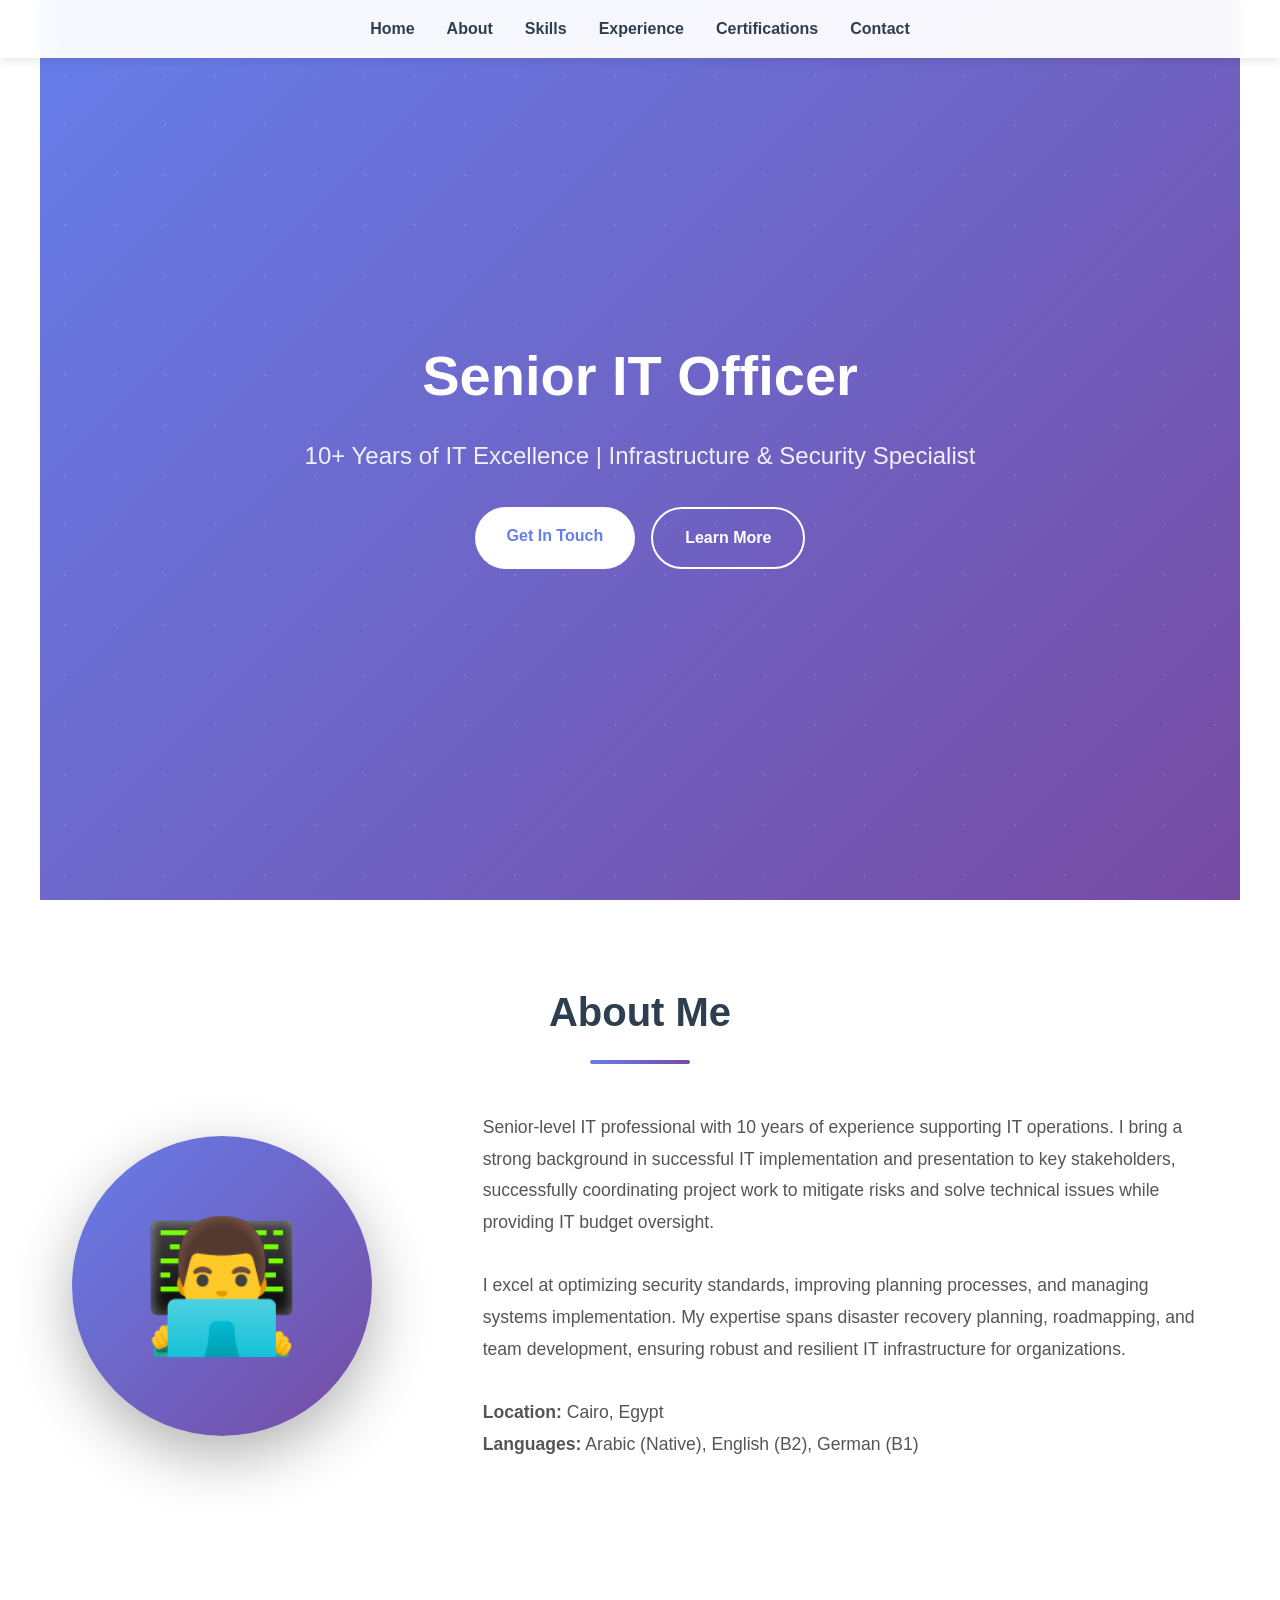
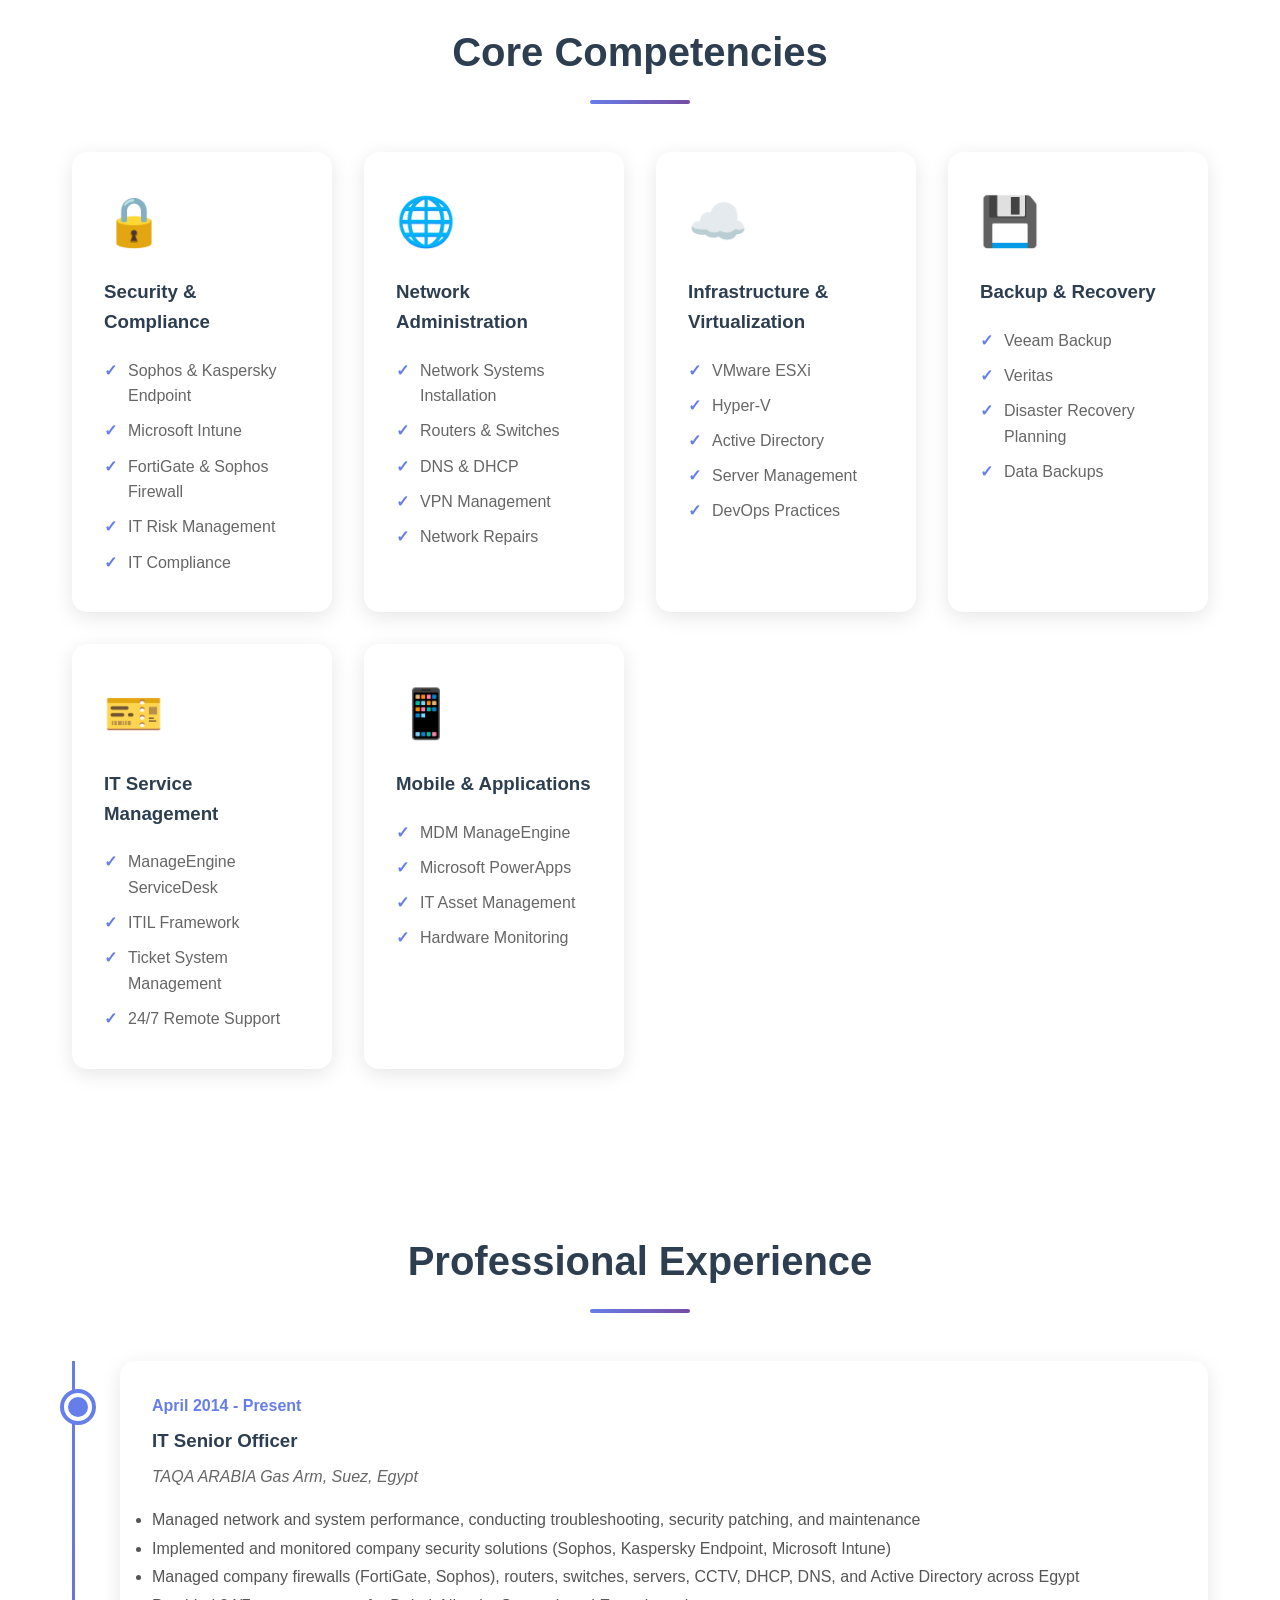
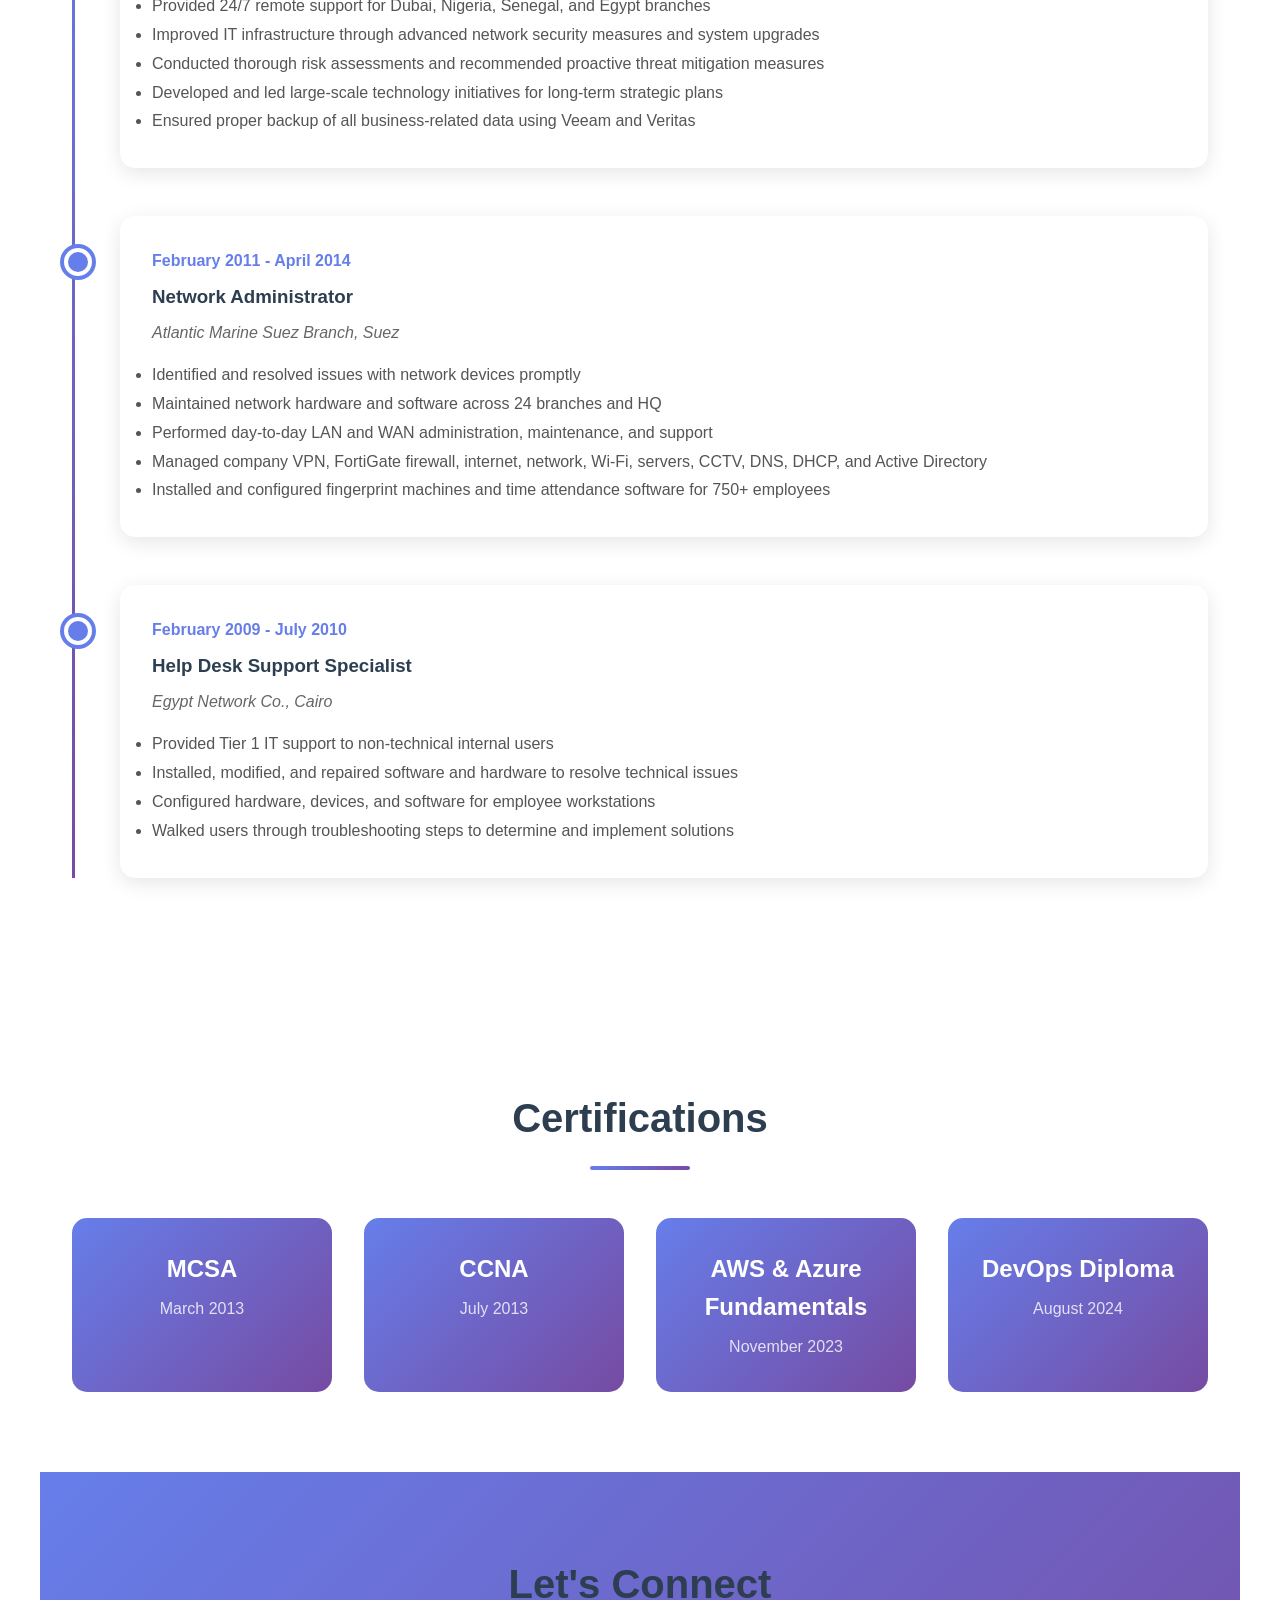
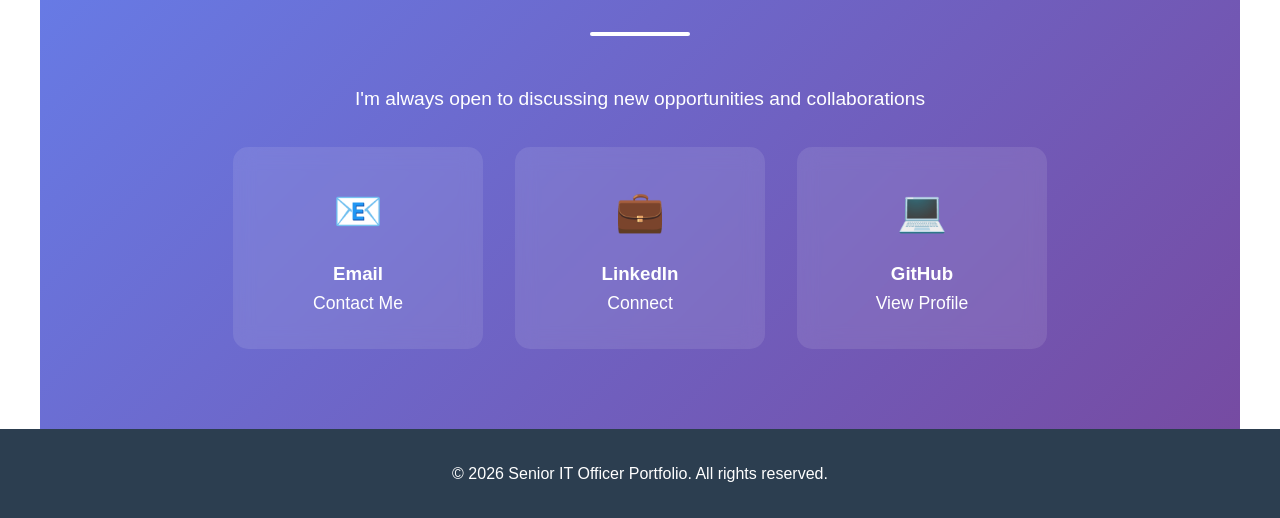
==== commit e8087293: "new again" ====
--- a/index.html
+++ b/index.html
@@ -497,7 +497,7 @@
           My expertise spans disaster recovery planning, roadmapping, and team development, ensuring robust and
           resilient IT infrastructure for organizations.</p>
         <br>
-        <p><strong>Location:</strong> Suez, Egypt</p>
+        <p><strong>Location:</strong> Cairo, Egypt</p>
         <p><strong>Languages:</strong> Arabic (Native), English (B2), German (B1)</p>
       </div>
     </div>
@@ -633,12 +633,12 @@
         <p class="cert-year">July 2013</p>
       </div>
       <div class="cert-card">
-        <h3>VMware ESXi</h3>
-        <p class="cert-year">November 2017</p>
+        <h3>AWS & Azure Fundamentals</h3>
+        <p class="cert-year">November 2023</p>
       </div>
       <div class="cert-card">
-        <h3>Hyper-V</h3>
-        <p class="cert-year">August 2018</p>
+        <h3>DevOps Diploma</h3>
+        <p class="cert-year">August 2024</p>
       </div>
     </div>
   </section>
@@ -651,12 +651,13 @@
       <div class="contact-card">
         <div class="contact-icon">📧</div>
         <h3>Email</h3>
-        <a href="mailto:your.email@example.com">Contact Me</a>
+        <a href="mailto:ahmed.ghareeb.eng@gmail.com">Contact Me</a>
       </div>
       <div class="contact-card">
         <div class="contact-icon">💼</div>
         <h3>LinkedIn</h3>
-        <a href="https://linkedin.com/in/yourprofile" target="_blank">Connect</a>
+        <a href="https://linkedin.com/in/yourprofilehttps://www.linkedin.com/in/ahmedgharibeng/"
+          target="_blank">Connect</a>
       </div>
       <div class="contact-card">
         <div class="contact-icon">💻</div>
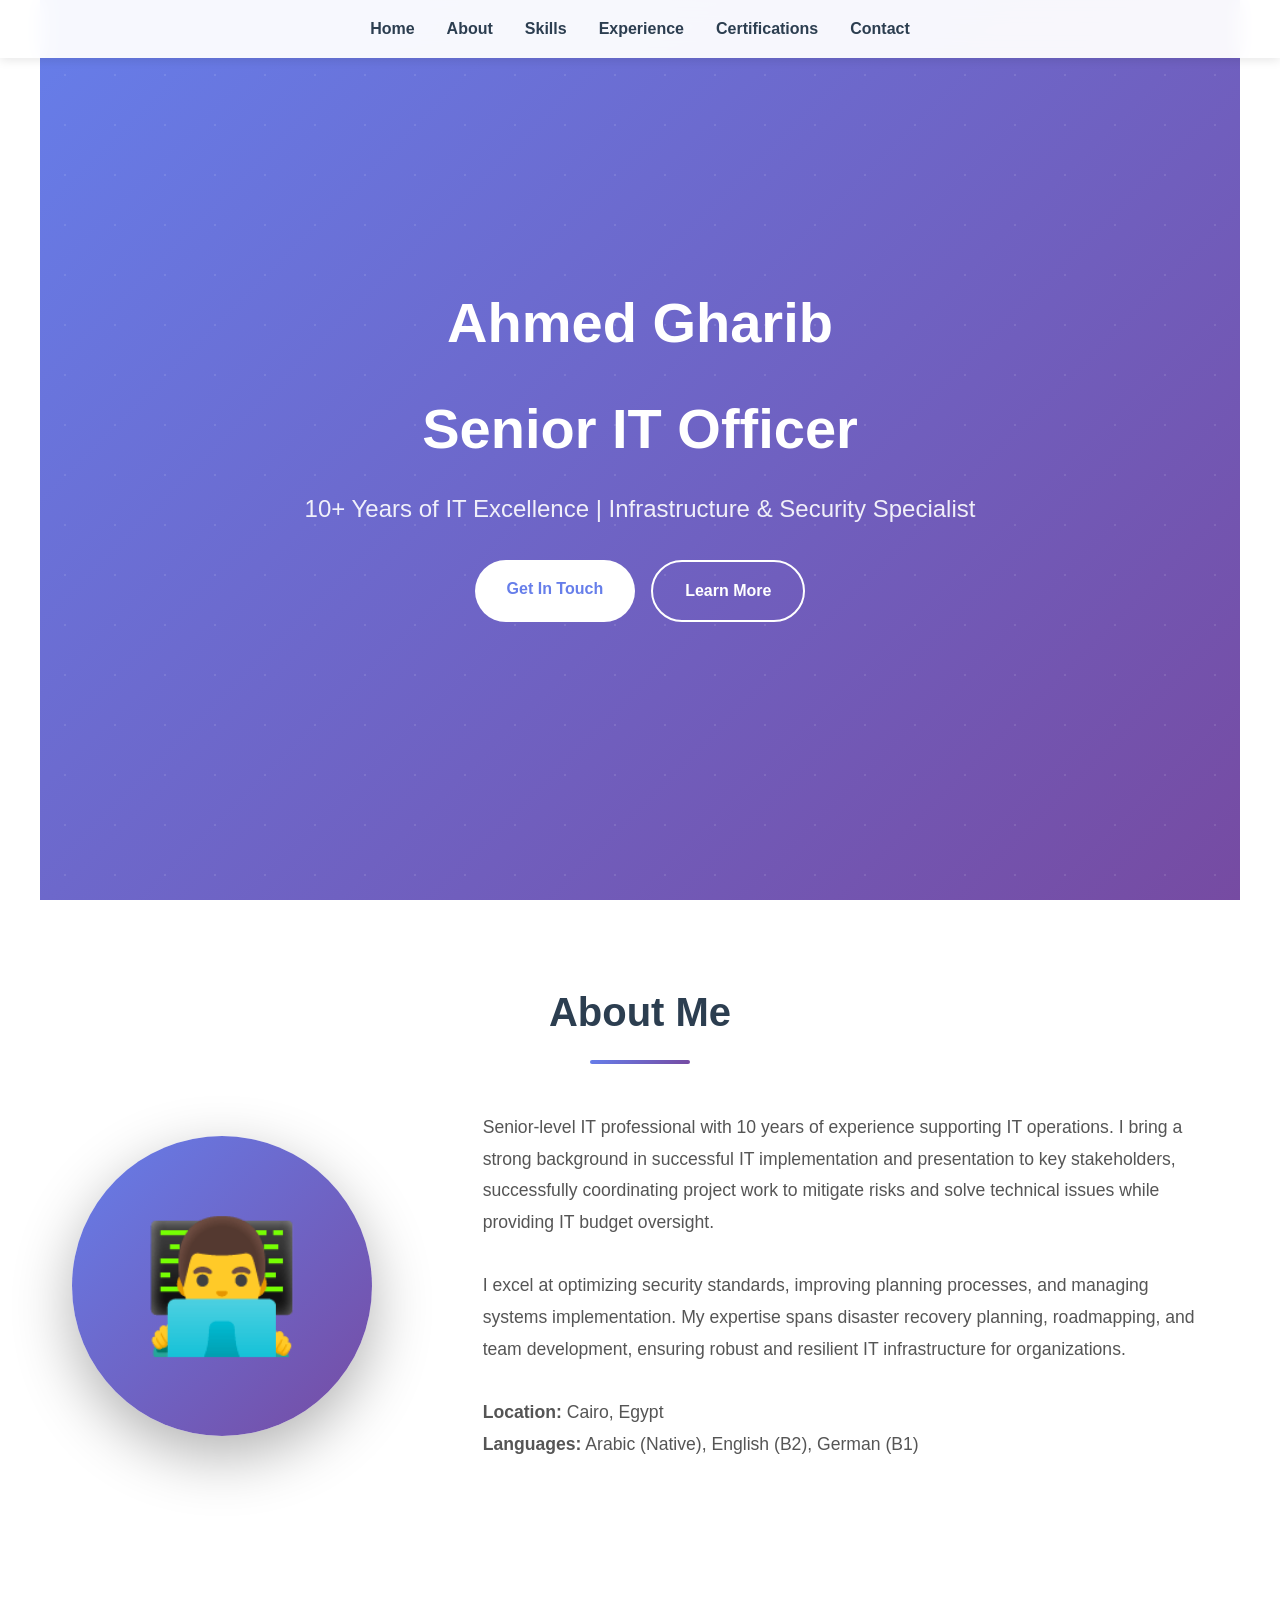
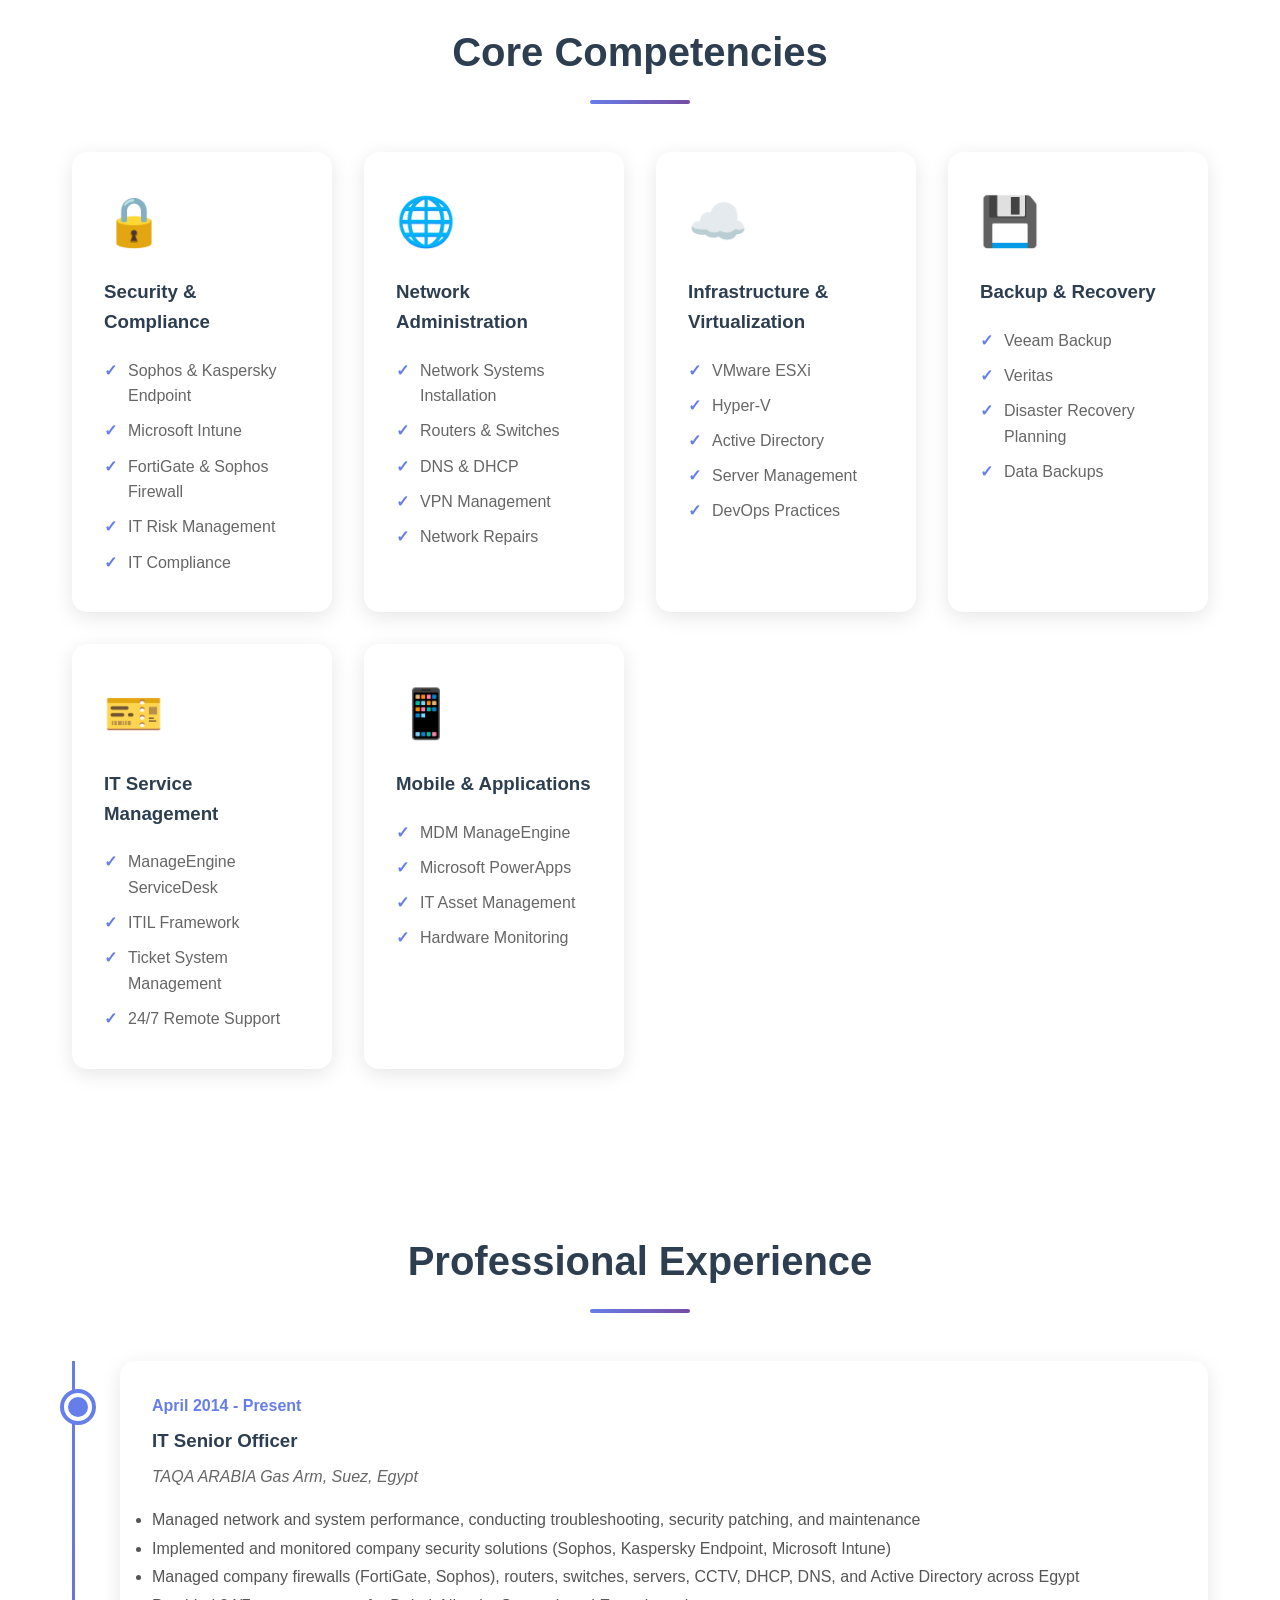
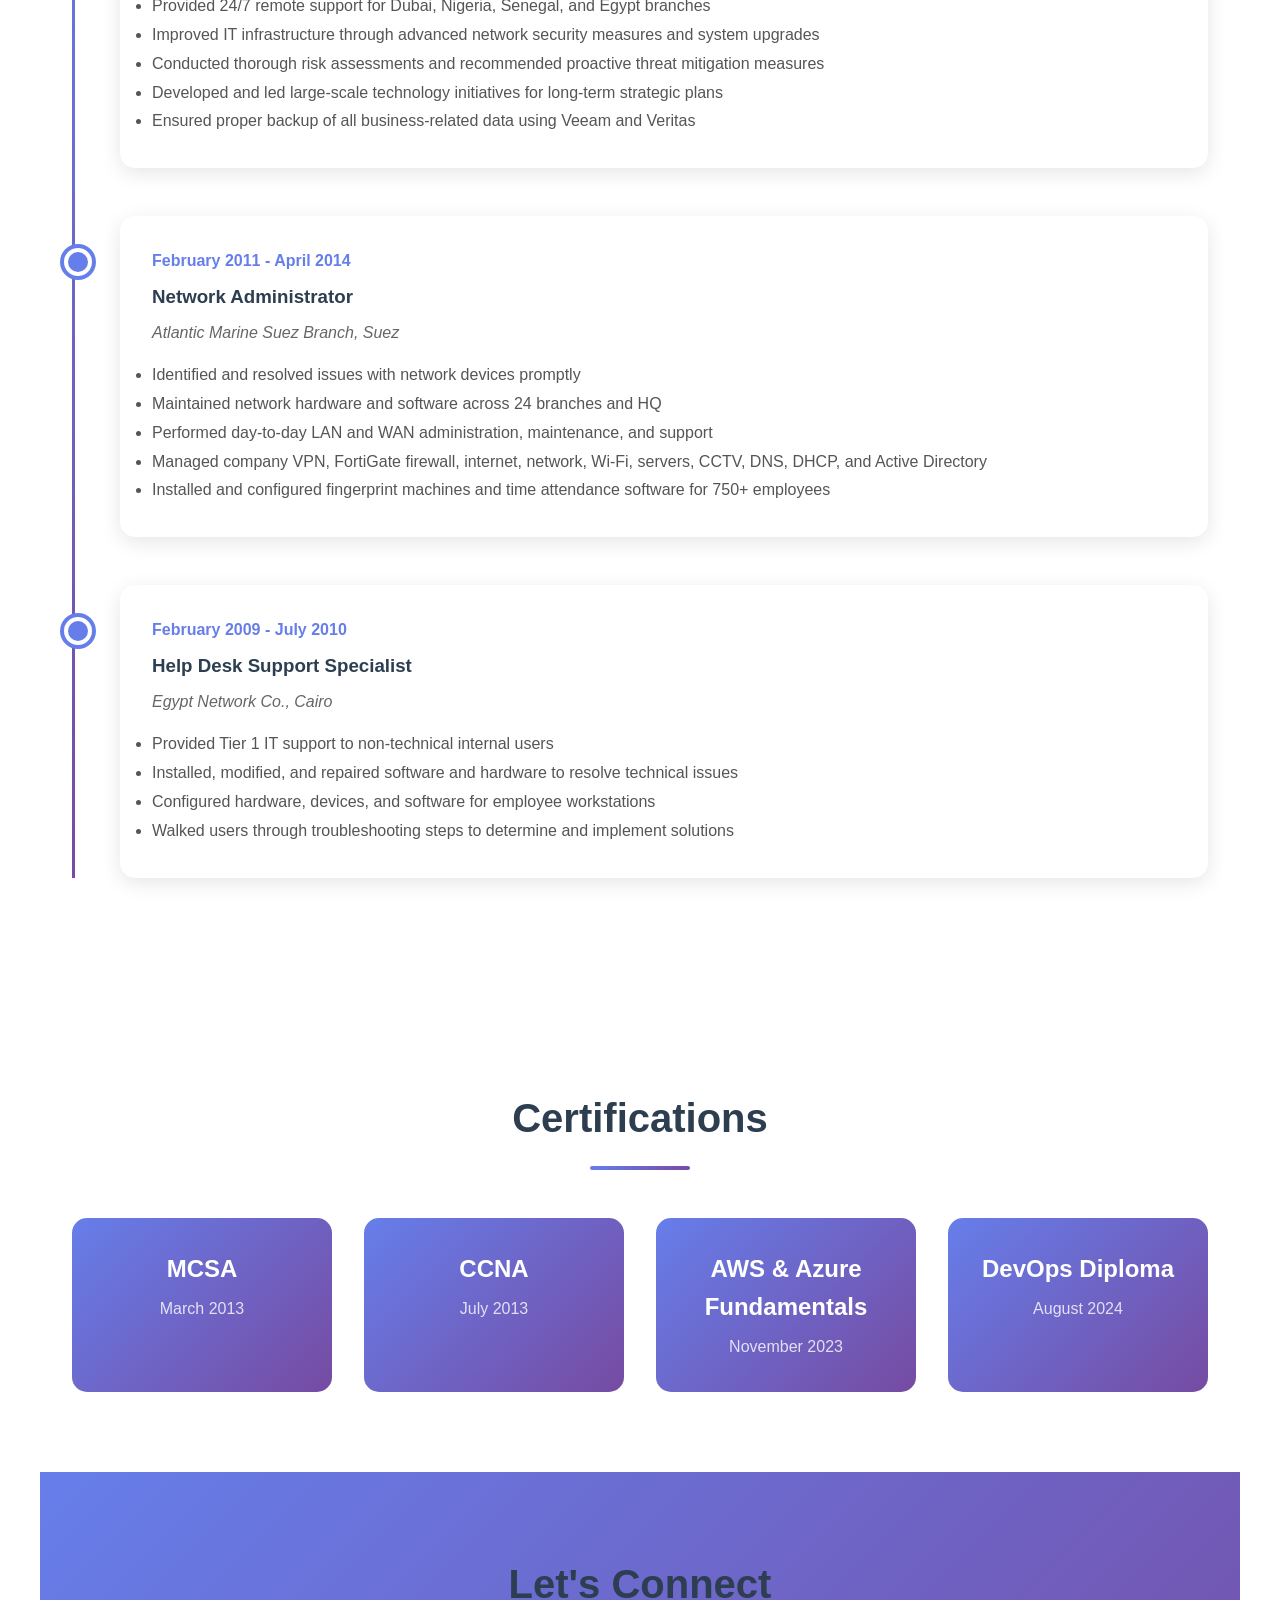
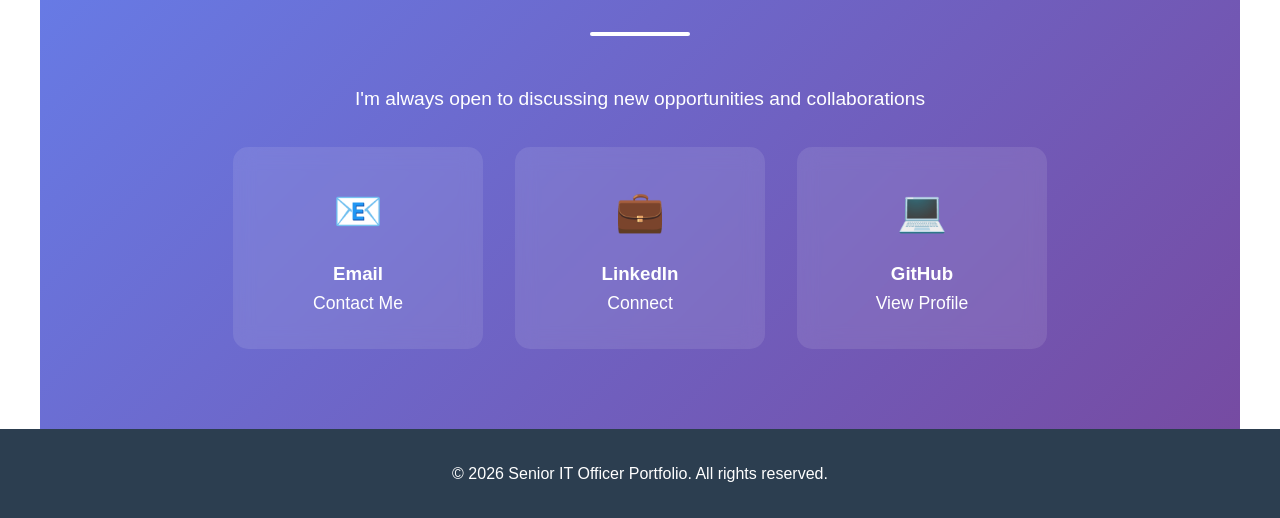
==== commit a137aeb2: "12" ====
--- a/index.html
+++ b/index.html
@@ -4,7 +4,7 @@
 <head>
   <meta charset="UTF-8">
   <meta name="viewport" content="width=device-width, initial-scale=1.0">
-  <title>IT Portfolio | Senior IT Officer</title>
+  <title>Ahmed Gharib | Senior IT Officer</title>
   <style>
     * {
       margin: 0;
@@ -475,6 +475,7 @@
 
   <section id="home" class="hero">
     <div class="hero-content">
+      <h1>Ahmed Gharib</h1>
       <h1>Senior IT Officer</h1>
       <p class="subtitle">10+ Years of IT Excellence | Infrastructure & Security Specialist</p>
       <div class="cta-buttons">
@@ -656,8 +657,7 @@
       <div class="contact-card">
         <div class="contact-icon">💼</div>
         <h3>LinkedIn</h3>
-        <a href="https://linkedin.com/in/yourprofilehttps://www.linkedin.com/in/ahmedgharibeng/"
-          target="_blank">Connect</a>
+        <a href="https://www.linkedin.com/in/ahmedgharibeng/" target="_blank">Connect</a>
       </div>
       <div class="contact-card">
         <div class="contact-icon">💻</div>
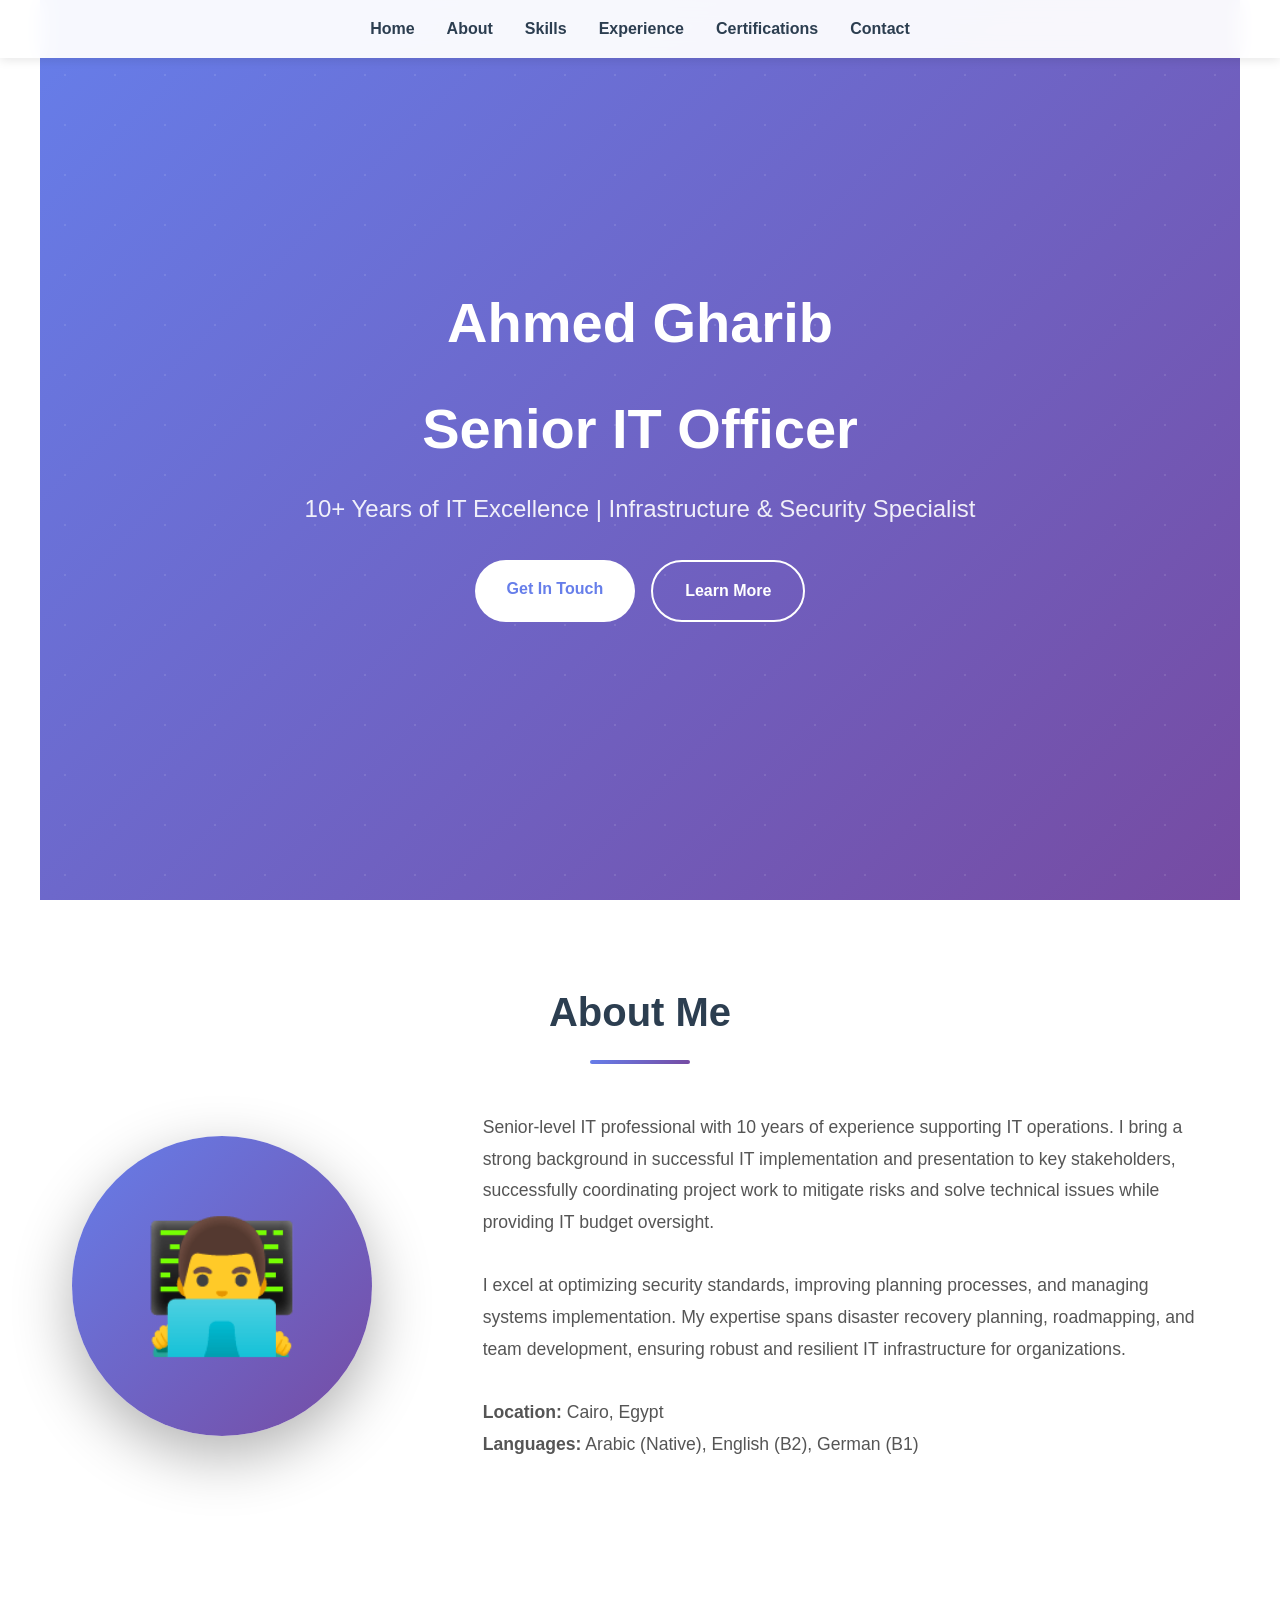
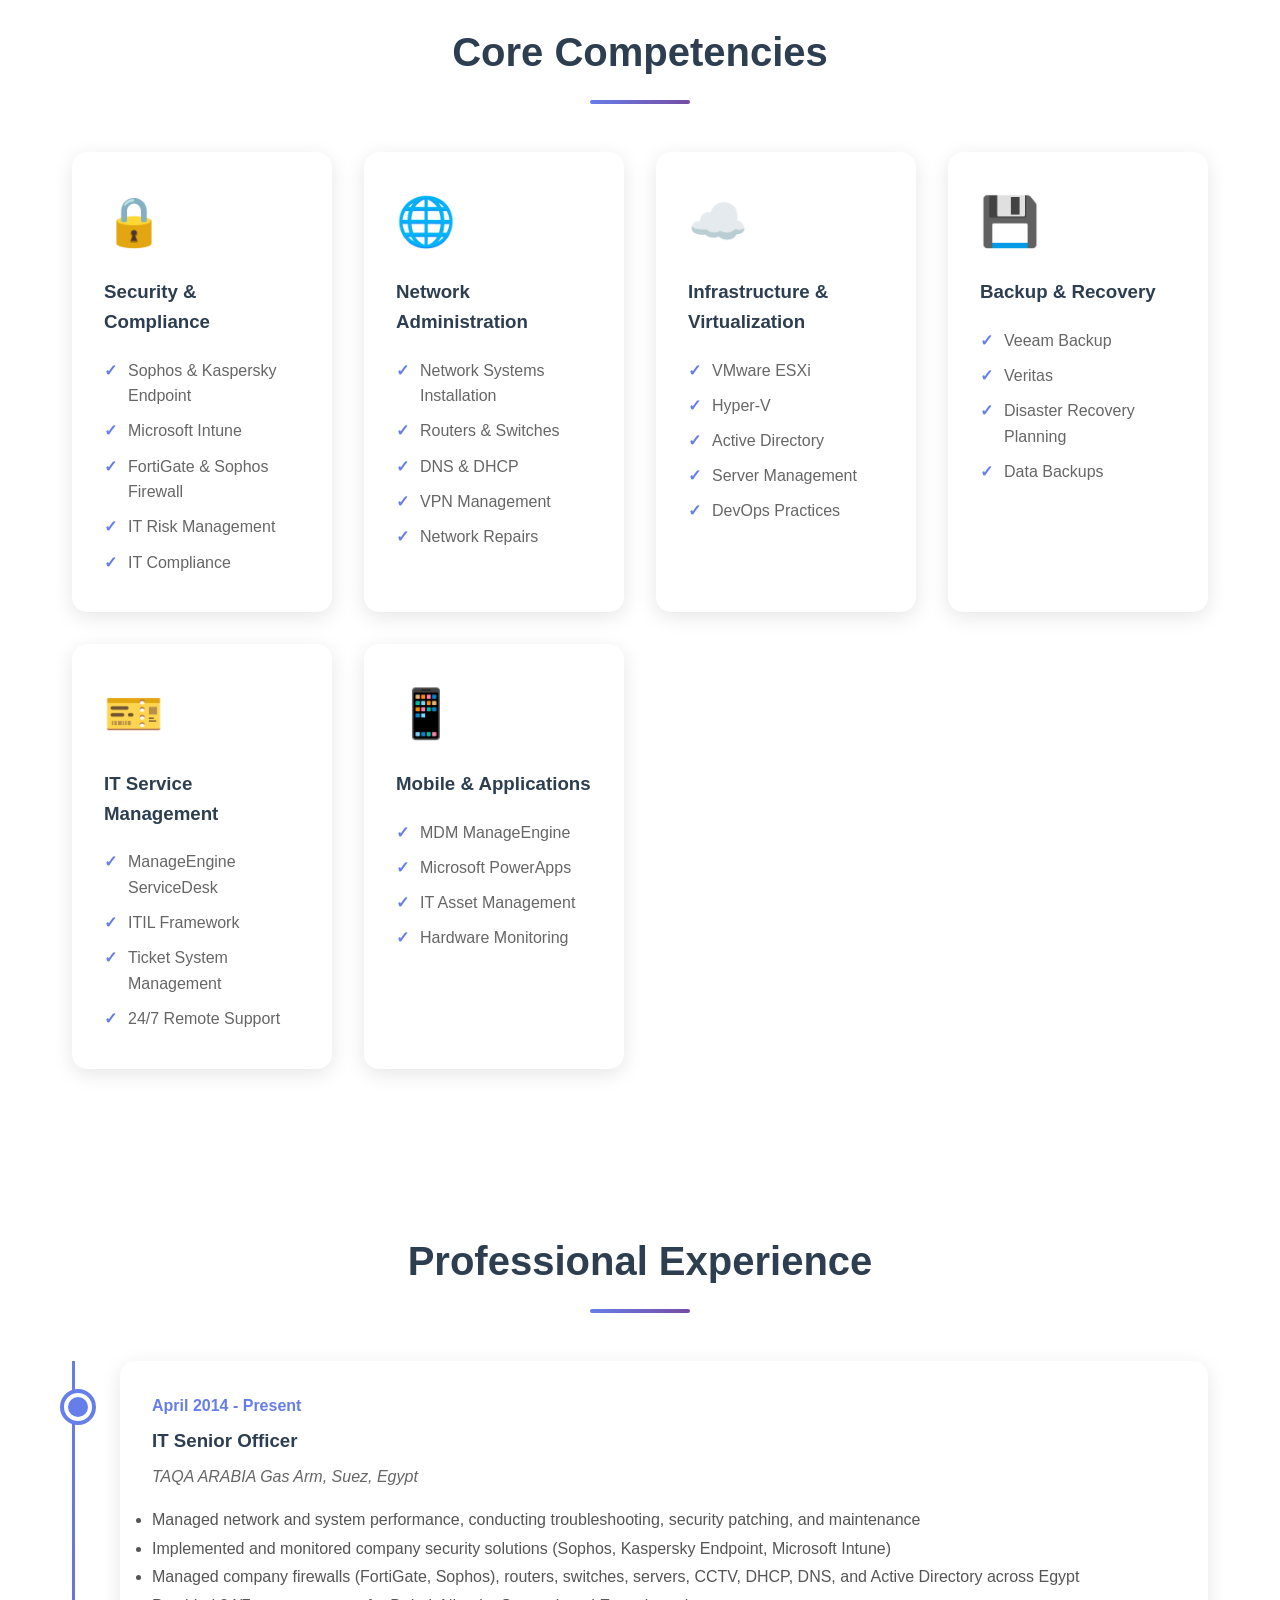
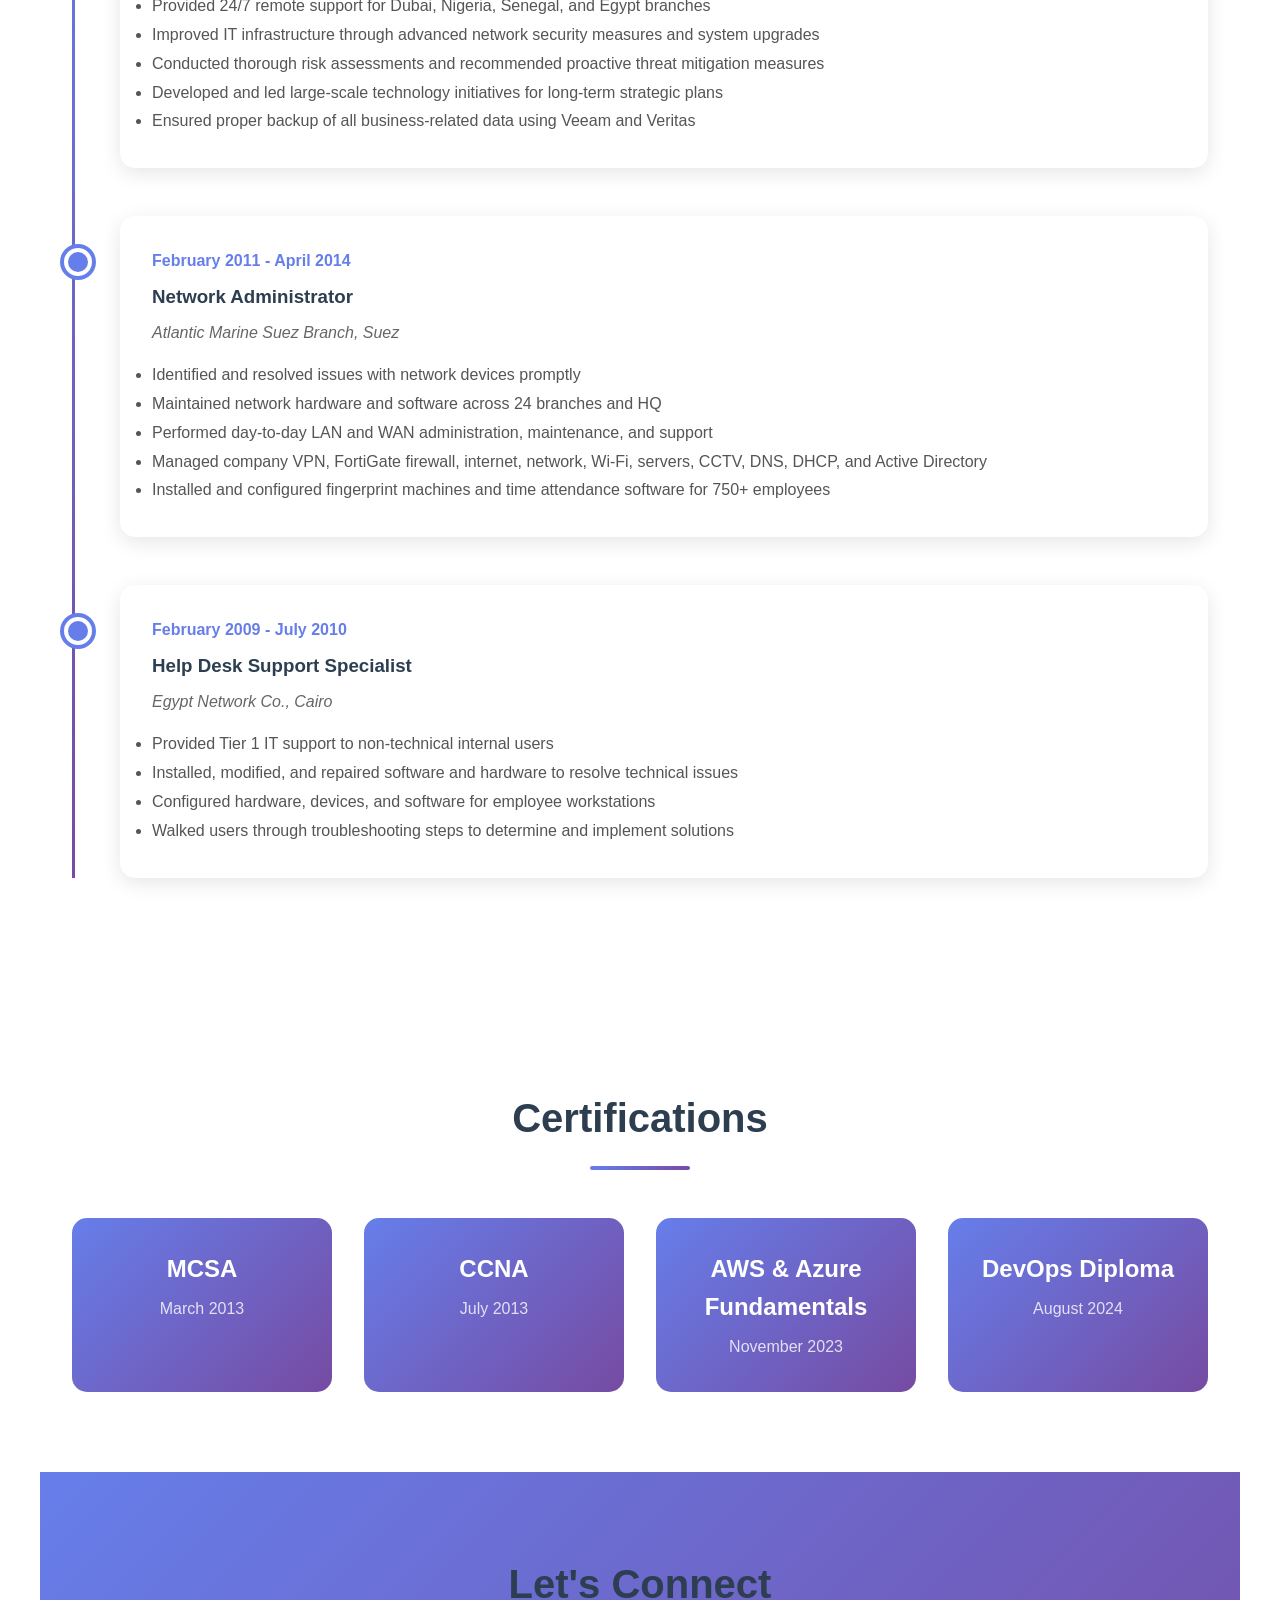
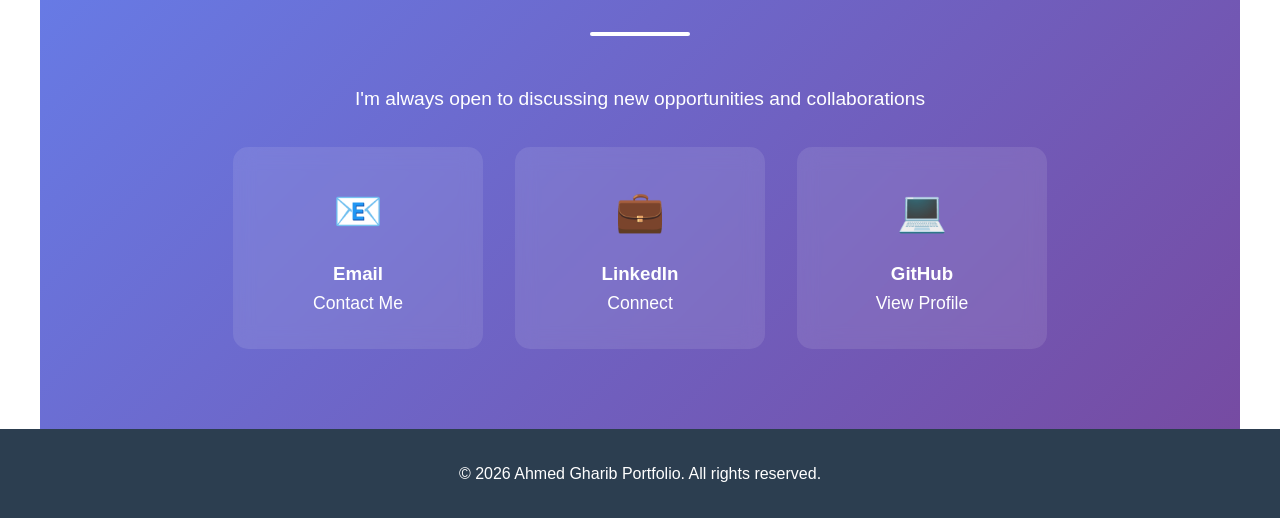
==== commit c871bc45: "final update" ====
--- a/index.html
+++ b/index.html
@@ -662,13 +662,13 @@
       <div class="contact-card">
         <div class="contact-icon">💻</div>
         <h3>GitHub</h3>
-        <a href="https://github.com/masy0325" target="_blank">View Profile</a>
+        <a href="https://github.com/agharib90" target="_blank">View Profile</a>
       </div>
     </div>
   </section>
 
   <footer>
-    <p>&copy; 2026 Senior IT Officer Portfolio. All rights reserved.</p>
+    <p>&copy; 2026 Ahmed Gharib Portfolio. All rights reserved.</p>
   </footer>
 
   <script>
